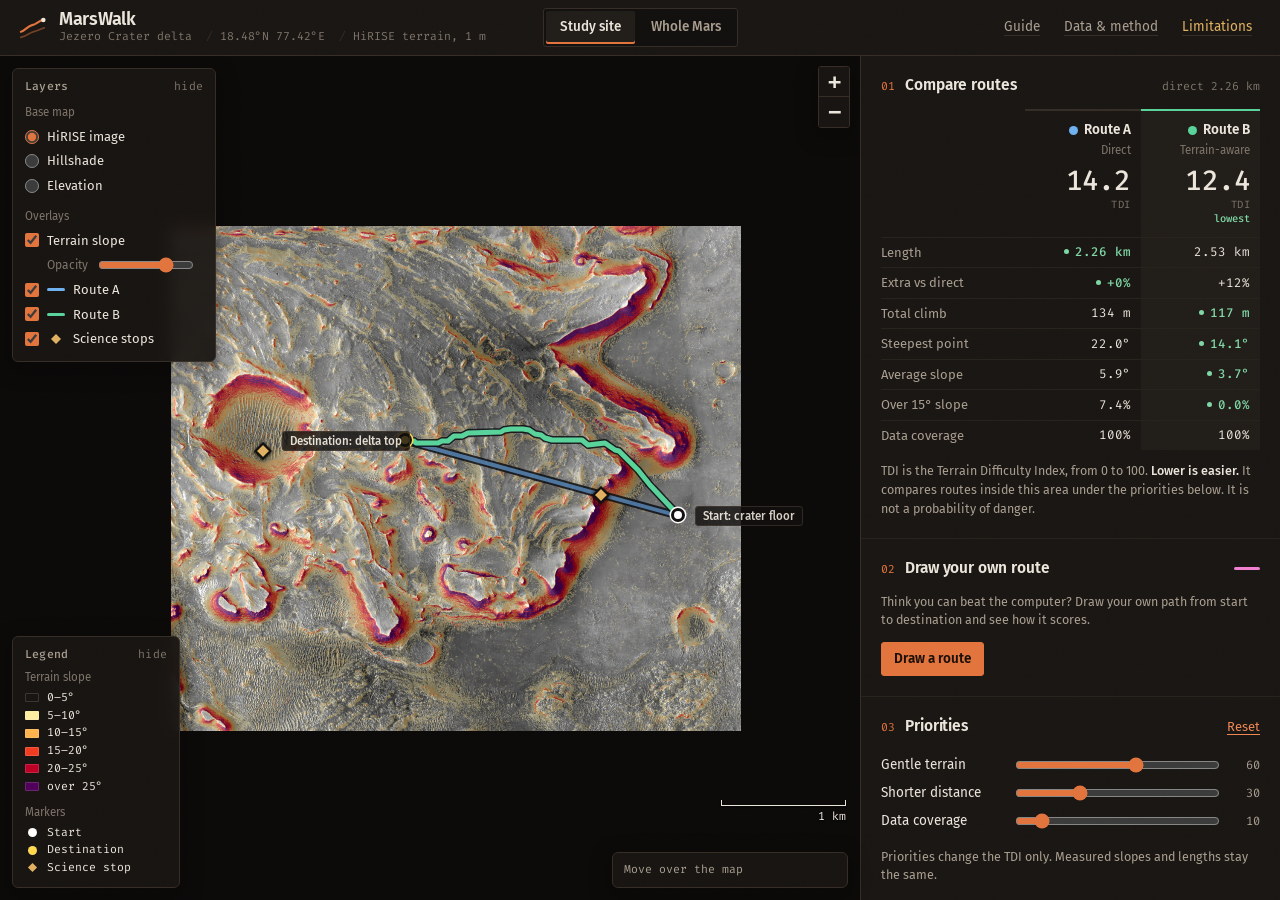
==== index.html @ e0066477 "MarsWalk Route Explorer: NASA Space Apps 2026 submission Interactive route map of the Jezero Crater " ====
<!doctype html>
<html lang="en">
<head>
  <meta charset="utf-8">
  <meta name="viewport" content="width=device-width, initial-scale=1">
  <title>MarsWalk Route Explorer</title>
  <meta name="description" content="Compare candidate Marswalk routes across the Jezero Crater delta using NASA HiRISE terrain data.">
  <meta property="og:title" content="MarsWalk Route Explorer">
  <meta property="og:description" content="Compare astronaut walking routes on Mars with NASA HiRISE terrain data, and see the evidence behind every score.">
  <meta name="theme-color" content="#12100e">
  <meta name="ai-assistance" content="Code and text written with an AI coding assistant (Claude), directed and reviewed by the team. No AI-generated images, video or audio. Terrain data: NASA HiRISE.">
  <meta name="generator" content="Hand-directed, AI-assisted (Claude)">
  <link rel="icon" href="data:image/svg+xml,%3Csvg xmlns='http://www.w3.org/2000/svg' viewBox='0 0 32 32'%3E%3Crect width='32' height='32' rx='6' fill='%2312100e'/%3E%3Cpath d='M5 22c5-1 6-6 11-7s6-5 11-6' fill='none' stroke='%23e2733d' stroke-width='2.4' stroke-linecap='round'/%3E%3Cpath d='M5 27c6-1 8-5 13-6s6-3 9-4' fill='none' stroke='%23e2733d' stroke-opacity='.45' stroke-width='2' stroke-linecap='round'/%3E%3Ccircle cx='27' cy='9' r='2.6' fill='%23ece5db'/%3E%3C/svg%3E">
  <link rel="preload" href="vendor/fonts/fira-sans-400.woff2" as="font" type="font/woff2" crossorigin>
  <link rel="stylesheet" href="vendor/leaflet.css">
  <link rel="stylesheet" href="style.css">
</head>
<body>
  <a class="skip" href="#analysis">Skip to route analysis</a>

  <header class="top">
    <div class="brand">
      <svg class="mark" viewBox="0 0 32 32" aria-hidden="true">
        <path d="M3 21c5-1 7-6 12-7s7-5 13-6" fill="none" stroke="currentColor" stroke-width="2.2" stroke-linecap="round"/>
        <path d="M3 27c6-1 9-5 14-6s7-3 11-4" fill="none" stroke="currentColor" stroke-opacity=".45" stroke-width="1.8" stroke-linecap="round"/>
        <circle cx="27" cy="8.5" r="2.4" fill="var(--text)"/>
      </svg>
      <div>
        <h1>MarsWalk</h1>
        <p class="siteline">Jezero Crater delta <span>18.48°N 77.42°E</span> <span>HiRISE terrain, 1 m</span></p>
      </div>
    </div>

    <div class="viewswitch" role="group" aria-label="Map view">
      <button id="view-site" aria-pressed="true">Study site</button>
      <button id="view-mars" aria-pressed="false">Whole Mars</button>
    </div>

    <nav class="topnav" aria-label="Help">
      <button data-open="learn">Guide</button>
      <button data-open="method">Data &amp; method</button>
      <button data-open="limits" class="caution">Limitations</button>
    </nav>
  </header>

  <main class="layout">
    <section class="mapwrap" aria-label="Map">
      <div id="map"></div>
      <div id="globe" hidden></div>

      <div class="veil" id="veil" role="status">
        <div class="veil-in"><span class="pulse"></span>Loading terrain data<small>about 10 MB of NASA elevation and imagery</small></div>
      </div>

      <div id="site-ui">
        <details class="panel layers" id="layers" open>
          <summary>Layers</summary>
          <fieldset>
            <legend>Base map</legend>
            <label><input type="radio" name="base" value="ortho" checked> HiRISE image</label>
            <label><input type="radio" name="base" value="hillshade"> Hillshade</label>
            <label><input type="radio" name="base" value="elevation"> Elevation</label>
          </fieldset>
          <fieldset>
            <legend>Overlays</legend>
            <label><input type="checkbox" id="tgl-slope" checked> Terrain slope</label>
            <label class="range"><span>Opacity</span> <input type="range" id="slope-op" min="0" max="100" value="75" aria-label="Slope overlay opacity"></label>
            <label><input type="checkbox" id="tgl-A" checked> <span class="sw swA"></span>Route A</label>
            <label><input type="checkbox" id="tgl-B" checked> <span class="sw swB"></span>Route B</label>
            <label id="lbl-C" hidden><input type="checkbox" id="tgl-C" checked> <span class="sw swC"></span>Route C, yours</label>
            <label><input type="checkbox" id="tgl-stops" checked> <svg class="dia" viewBox="0 0 12 12" aria-hidden="true"><path d="M6 1l5 5-5 5-5-5z"/></svg>Science stops</label>
          </fieldset>
        </details>

        <details class="panel legend" id="legend-box" open>
          <summary>Legend</summary>
          <div id="legend"></div>
        </details>

        <div class="scalebar" id="scalebar"><div class="bar"></div><span></span></div>
      </div>

      <div id="mars-ui" hidden>
        <div class="panel marsinfo">
          <h2>Whole Mars</h2>
          <p>The study site is a 4.6 km strip inside Jezero Crater. Route scoring needs 1 m terrain, which exists only for small mapped patches like this one, so the planet view is for orientation.</p>
          <div class="btnrow">
            <button class="btn primary" id="mars-fly">Fly to Jezero</button>
            <button class="btn" id="mars-world">Whole planet</button>
          </div>
          <p class="credit-line" id="mars-credit"></p>
        </div>
      </div>

      <div class="panel readout" id="readout" aria-live="off">Move over the map</div>
    </section>

    <aside class="sheet" id="analysis" aria-label="Route analysis" tabindex="-1">
      <section class="sec">
        <header class="sec-h">
          <h2><span class="no">01</span>Compare routes</h2>
          <span class="aside-note" id="trip"></span>
        </header>
        <div id="route-cards"></div>
        <p class="note">TDI is the Terrain Difficulty Index, from 0 to 100. <strong>Lower is easier.</strong> It compares routes inside this area under the priorities below. It is not a probability of danger.</p>
      </section>

      <section class="sec">
        <header class="sec-h">
          <h2><span class="no">02</span>Draw your own route</h2>
          <span class="sw swC" aria-hidden="true"></span>
        </header>
        <p class="note first" id="draw-hint"></p>
        <div class="btnrow">
          <button class="btn primary" id="draw-start">Draw a route</button>
          <button class="btn" id="draw-undo" hidden>Undo</button>
          <button class="btn primary" id="draw-finish" hidden>Finish</button>
          <button class="btn quiet" id="draw-clear" hidden>Cancel</button>
        </div>
      </section>

      <section class="sec">
        <header class="sec-h">
          <h2><span class="no">03</span>Priorities</h2>
          <button class="textbtn" id="reset-w">Reset</button>
        </header>
        <div class="weights" id="weights"></div>
        <p class="note">Priorities change the TDI only. Measured slopes and lengths stay the same.</p>
      </section>

      <section class="sec">
        <header class="sec-h">
          <h2><span class="no">04</span>Elevation profile</h2>
          <div class="tabs" role="tablist" id="profile-tabs" aria-label="Route shown in profile"></div>
        </header>
        <div class="chart"><canvas id="profile" height="170" role="img" aria-label="Elevation along the selected route, coloured by slope"></canvas><div class="tip" id="tip" hidden></div></div>
        <p class="note">Height along the route. Line colour shows terrain slope, as in the map legend.</p>
      </section>

      <section class="sec">
        <header class="sec-h">
          <h2><span class="no">05</span>Segment inspector</h2>
          <span class="aside-note">click a route line</span>
        </header>
        <div id="inspector" class="inspector"></div>
        <ol class="hardest" id="hardest"></ol>
      </section>

      <section class="sec">
        <header class="sec-h">
          <h2><span class="no">06</span>Route briefing</h2>
          <span class="flag">prototype, not flight-certified</span>
        </header>
        <div id="briefing" class="briefing"></div>
        <div class="btnrow">
          <button class="btn" id="dl-json">Download JSON</button>
          <button class="btn" id="dl-csv">Download CSV</button>
        </div>
      </section>

      <footer class="colophon">
        <p>Terrain <code>DTEEC_002387_1985_003798_1985_A01</code>, image <code>PSP_002387_1985_RED_C_01_ORTHO</code>: NASA/JPL/University of Arizona, via the PDS and Mars ODE. Planet mosaic: NASA/USGS via Mars Trek. Place names: IAU/USGS Gazetteer.</p>
        <p>Built for NASA Space Apps Challenge 2026, <em>Interplanetary Survival Guide: Martian Map</em>. Not endorsed by NASA.</p>
        <p><strong>AI use:</strong> most of this app's code and text was written with an AI coding assistant (Claude), directed and reviewed by the team. No AI-generated images, video or audio are used. Every terrain number comes from the NASA HiRISE products above.</p>
      </footer>
    </aside>
  </main>

  <dialog id="dlg-method" class="dlg" aria-labelledby="dlg-method-h">
    <form method="dialog"><button class="x" aria-label="Close">&times;</button></form>
    <h2 id="dlg-method-h">Data &amp; method</h2>
    <div id="method-body"></div>
  </dialog>

  <dialog id="dlg-limits" class="dlg" aria-labelledby="dlg-limits-h">
    <form method="dialog"><button class="x" aria-label="Close">&times;</button></form>
    <h2 id="dlg-limits-h">Limitations</h2>
    <p class="lede">MarsWalk is a research and education prototype. It does not certify any route as safe.</p>
    <dl class="defs">
      <dt>Terrain only</dt>
      <dd>It looks at slope and route length. It does not model rocks smaller than the grid, loose sand, dust storms, radiation, temperature, lighting, communications, suit limits or rescue options.</dd>
      <dt>Resolution</dt>
      <dd>The elevation model has 1&nbsp;m posts, and slope is computed over a ~3&nbsp;m baseline. Boulders, small ledges and cracks under that size are invisible to it.</dd>
      <dt>Illustrative thresholds</dt>
      <dd>The 15&deg; "steep" flag and the 25&deg; no-go limit are prototype choices, not NASA EVA standards.</dd>
      <dt>A relative score</dt>
      <dd>The TDI compares routes within this area under the priorities you choose. It is not calibrated against real traverses and is not a probability of injury or mission failure.</dd>
      <dt>Old observations</dt>
      <dd>The stereo images were taken in 2007. Surface conditions are not current.</dd>
      <dt>Elevation errors</dt>
      <dd>HiRISE elevation models can contain artefacts, especially on very steep or shadowed slopes. We don't model this uncertainty yet.</dd>
      <dt>One small area</dt>
      <dd>Scoring works only inside the 4.6 &times; 4.0&nbsp;km study site. The whole-Mars view is for orientation and has no route analysis.</dd>
      <dt>No field validation</dt>
      <dd>Our checks test the software and the data handling (see Data &amp; method). Nothing here has been checked against a real walk on Mars.</dd>
    </dl>
  </dialog>

  <dialog id="dlg-learn" class="dlg" aria-labelledby="dlg-learn-h">
    <form method="dialog"><button class="x" aria-label="Close">&times;</button></form>
    <h2 id="dlg-learn-h">Guide</h2>
    <p class="lede">A two-minute tour of the map, for anyone new to Mars terrain data.</p>
    <dl class="defs">
      <dt>Where is this?</dt>
      <dd>Jezero Crater on Mars, where NASA's Perseverance rover landed in 2021. The bright curving cliff is the front of an ancient river delta. The smooth ground to the east is the crater floor. Press <em>Whole Mars</em> to see where Jezero sits on the planet.</dd>
      <dt>Elevation</dt>
      <dd>Height in metres above the "Mars 2000" reference surface (Mars has no sea level). Here everything is about 2.3&ndash;2.6&nbsp;km <em>below</em> that surface, which is why the numbers are negative.</dd>
      <dt>Slope</dt>
      <dd>How steep the ground is, in degrees. 0&deg; is flat; 45&deg; rises one metre for every metre forward. Orange and red on the map mean steeper ground.</dd>
      <dt>Resolution</dt>
      <dd>Each elevation value covers about 1&nbsp;&times;&nbsp;1&nbsp;m. We average 3&nbsp;&times;&nbsp;3 of them before computing slope, to reduce noise.</dd>
      <dt>Route A and Route B</dt>
      <dd>Route A goes straight. Route B was found by a computer search that avoids slopes over 25&deg; and prefers gentle ground, even if the walk gets longer.</dd>
      <dt>Terrain Difficulty Index</dt>
      <dd>One number that mixes slope, extra distance and missing data, using the priorities you set. Change the sliders to see which route wins under different priorities.</dd>
      <dt>Science stops</dt>
      <dd>The diamond markers are places worth visiting. Each one shows where its information comes from and how close each route passes.</dd>
      <dt>Try this</dt>
      <dd>Drag "Shorter distance" all the way up. Does Route A become the easier choice? Then click the steepest part of Route A to see why it scored badly. Finally, press "Draw a route" and try to beat Route B.</dd>
    </dl>
  </dialog>

  <script src="vendor/leaflet.js"></script>
  <script src="app.js"></script>
</body>
</html>
---- vendor/leaflet.css ----
/* required styles */

.leaflet-pane,
.leaflet-tile,
.leaflet-marker-icon,
.leaflet-marker-shadow,
.leaflet-tile-container,
.leaflet-pane > svg,
.leaflet-pane > canvas,
.leaflet-zoom-box,
.leaflet-image-layer,
.leaflet-layer {
	position: absolute;
	left: 0;
	top: 0;
	}
.leaflet-container {
	overflow: hidden;
	}
.leaflet-tile,
.leaflet-marker-icon,
.leaflet-marker-shadow {
	-webkit-user-select: none;
	   -moz-user-select: none;
	        user-select: none;
	  -webkit-user-drag: none;
	}
/* Prevents IE11 from highlighting tiles in blue */
.leaflet-tile::selection {
	background: transparent;
}
/* Safari renders non-retina tile on retina better with this, but Chrome is worse */
.leaflet-safari .leaflet-tile {
	image-rendering: -webkit-optimize-contrast;
	}
/* hack that prevents hw layers "stretching" when loading new tiles */
.leaflet-safari .leaflet-tile-container {
	width: 1600px;
	height: 1600px;
	-webkit-transform-origin: 0 0;
	}
.leaflet-marker-icon,
.leaflet-marker-shadow {
	display: block;
	}
/* .leaflet-container svg: reset svg max-width decleration shipped in Joomla! (joomla.org) 3.x */
/* .leaflet-container img: map is broken in FF if you have max-width: 100% on tiles */
.leaflet-container .leaflet-overlay-pane svg {
	max-width: none !important;
	max-height: none !important;
	}
.leaflet-container .leaflet-marker-pane img,
.leaflet-container .leaflet-shadow-pane img,
.leaflet-container .leaflet-tile-pane img,
.leaflet-container img.leaflet-image-layer,
.leaflet-container .leaflet-tile {
	max-width: none !important;
	max-height: none !important;
	width: auto;
	padding: 0;
	}

.leaflet-container img.leaflet-tile {
	/* See: https://bugs.chromium.org/p/chromium/issues/detail?id=600120 */
	mix-blend-mode: plus-lighter;
}

.leaflet-container.leaflet-touch-zoom {
	-ms-touch-action: pan-x pan-y;
	touch-action: pan-x pan-y;
	}
.leaflet-container.leaflet-touch-drag {
	-ms-touch-action: pinch-zoom;
	/* Fallback for FF which doesn't support pinch-zoom */
	touch-action: none;
	touch-action: pinch-zoom;
}
.leaflet-container.leaflet-touch-drag.leaflet-touch-zoom {
	-ms-touch-action: none;
	touch-action: none;
}
.leaflet-container {
	-webkit-tap-highlight-color: transparent;
}
.leaflet-container a {
	-webkit-tap-highlight-color: rgba(51, 181, 229, 0.4);
}
.leaflet-tile {
	filter: inherit;
	visibility: hidden;
	}
.leaflet-tile-loaded {
	visibility: inherit;
	}
.leaflet-zoom-box {
	width: 0;
	height: 0;
	-moz-box-sizing: border-box;
	     box-sizing: border-box;
	z-index: 800;
	}
/* workaround for https://bugzilla.mozilla.org/show_bug.cgi?id=888319 */
.leaflet-overlay-pane svg {
	-moz-user-select: none;
	}

.leaflet-pane         { z-index: 400; }

.leaflet-tile-pane    { z-index: 200; }
.leaflet-overlay-pane { z-index: 400; }
.leaflet-shadow-pane  { z-index: 500; }
.leaflet-marker-pane  { z-index: 600; }
.leaflet-tooltip-pane   { z-index: 650; }
.leaflet-popup-pane   { z-index: 700; }

.leaflet-map-pane canvas { z-index: 100; }
.leaflet-map-pane svg    { z-index: 200; }

.leaflet-vml-shape {
	width: 1px;
	height: 1px;
	}
.lvml {
	behavior: url(#default#VML);
	display: inline-block;
	position: absolute;
	}


/* control positioning */

.leaflet-control {
	position: relative;
	z-index: 800;
	pointer-events: visiblePainted; /* IE 9-10 doesn't have auto */
	pointer-events: auto;
	}
.leaflet-top,
.leaflet-bottom {
	position: absolute;
	z-index: 1000;
	pointer-events: none;
	}
.leaflet-top {
	top: 0;
	}
.leaflet-right {
	right: 0;
	}
.leaflet-bottom {
	bottom: 0;
	}
.leaflet-left {
	left: 0;
	}
.leaflet-control {
	float: left;
	clear: both;
	}
.leaflet-right .leaflet-control {
	float: right;
	}
.leaflet-top .leaflet-control {
	margin-top: 10px;
	}
.leaflet-bottom .leaflet-control {
	margin-bottom: 10px;
	}
.leaflet-left .leaflet-control {
	margin-left: 10px;
	}
.leaflet-right .leaflet-control {
	margin-right: 10px;
	}


/* zoom and fade animations */

.leaflet-fade-anim .leaflet-popup {
	opacity: 0;
	-webkit-transition: opacity 0.2s linear;
	   -moz-transition: opacity 0.2s linear;
	        transition: opacity 0.2s linear;
	}
.leaflet-fade-anim .leaflet-map-pane .leaflet-popup {
	opacity: 1;
	}
.leaflet-zoom-animated {
	-webkit-transform-origin: 0 0;
	    -ms-transform-origin: 0 0;
	        transform-origin: 0 0;
	}
svg.leaflet-zoom-animated {
	will-change: transform;
}

.leaflet-zoom-anim .leaflet-zoom-animated {
	-webkit-transition: -webkit-transform 0.25s cubic-bezier(0,0,0.25,1);
	   -moz-transition:    -moz-transform 0.25s cubic-bezier(0,0,0.25,1);
	        transition:         transform 0.25s cubic-bezier(0,0,0.25,1);
	}
.leaflet-zoom-anim .leaflet-tile,
.leaflet-pan-anim .leaflet-tile {
	-webkit-transition: none;
	   -moz-transition: none;
	        transition: none;
	}

.leaflet-zoom-anim .leaflet-zoom-hide {
	visibility: hidden;
	}


/* cursors */

.leaflet-interactive {
	cursor: pointer;
	}
.leaflet-grab {
	cursor: -webkit-grab;
	cursor:    -moz-grab;
	cursor:         grab;
	}
.leaflet-crosshair,
.leaflet-crosshair .leaflet-interactive {
	cursor: crosshair;
	}
.leaflet-popup-pane,
.leaflet-control {
	cursor: auto;
	}
.leaflet-dragging .leaflet-grab,
.leaflet-dragging .leaflet-grab .leaflet-interactive,
.leaflet-dragging .leaflet-marker-draggable {
	cursor: move;
	cursor: -webkit-grabbing;
	cursor:    -moz-grabbing;
	cursor:         grabbing;
	}

/* marker & overlays interactivity */
.leaflet-marker-icon,
.leaflet-marker-shadow,
.leaflet-image-layer,
.leaflet-pane > svg path,
.leaflet-tile-container {
	pointer-events: none;
	}

.leaflet-marker-icon.leaflet-interactive,
.leaflet-image-layer.leaflet-interactive,
.leaflet-pane > svg path.leaflet-interactive,
svg.leaflet-image-layer.leaflet-interactive path {
	pointer-events: visiblePainted; /* IE 9-10 doesn't have auto */
	pointer-events: auto;
	}

/* visual tweaks */

.leaflet-container {
	background: #ddd;
	outline-offset: 1px;
	}
.leaflet-container a {
	color: #0078A8;
	}
.leaflet-zoom-box {
	border: 2px dotted #38f;
	background: rgba(255,255,255,0.5);
	}


/* general typography */
.leaflet-container {
	font-family: "Helvetica Neue", Arial, Helvetica, sans-serif;
	font-size: 12px;
	font-size: 0.75rem;
	line-height: 1.5;
	}


/* general toolbar styles */

.leaflet-bar {
	box-shadow: 0 1px 5px rgba(0,0,0,0.65);
	border-radius: 4px;
	}
.leaflet-bar a {
	background-color: #fff;
	border-bottom: 1px solid #ccc;
	width: 26px;
	height: 26px;
	line-height: 26px;
	display: block;
	text-align: center;
	text-decoration: none;
	color: black;
	}
.leaflet-bar a,
.leaflet-control-layers-toggle {
	background-position: 50% 50%;
	background-repeat: no-repeat;
	display: block;
	}
.leaflet-bar a:hover,
.leaflet-bar a:focus {
	background-color: #f4f4f4;
	}
.leaflet-bar a:first-child {
	border-top-left-radius: 4px;
	border-top-right-radius: 4px;
	}
.leaflet-bar a:last-child {
	border-bottom-left-radius: 4px;
	border-bottom-right-radius: 4px;
	border-bottom: none;
	}
.leaflet-bar a.leaflet-disabled {
	cursor: default;
	background-color: #f4f4f4;
	color: #bbb;
	}

.leaflet-touch .leaflet-bar a {
	width: 30px;
	height: 30px;
	line-height: 30px;
	}
.leaflet-touch .leaflet-bar a:first-child {
	border-top-left-radius: 2px;
	border-top-right-radius: 2px;
	}
.leaflet-touch .leaflet-bar a:last-child {
	border-bottom-left-radius: 2px;
	border-bottom-right-radius: 2px;
	}

/* zoom control */

.leaflet-control-zoom-in,
.leaflet-control-zoom-out {
	font: bold 18px 'Lucida Console', Monaco, monospace;
	text-indent: 1px;
	}

.leaflet-touch .leaflet-control-zoom-in, .leaflet-touch .leaflet-control-zoom-out  {
	font-size: 22px;
	}


/* layers control */

.leaflet-control-layers {
	box-shadow: 0 1px 5px rgba(0,0,0,0.4);
	background: #fff;
	border-radius: 5px;
	}
.leaflet-control-layers-toggle {
	background-image: url(images/layers.png);
	width: 36px;
	height: 36px;
	}
.leaflet-retina .leaflet-control-layers-toggle {
	background-image: url(images/layers-2x.png);
	background-size: 26px 26px;
	}
.leaflet-touch .leaflet-control-layers-toggle {
	width: 44px;
	height: 44px;
	}
.leaflet-control-layers .leaflet-control-layers-list,
.leaflet-control-layers-expanded .leaflet-control-layers-toggle {
	display: none;
	}
.leaflet-control-layers-expanded .leaflet-control-layers-list {
	display: block;
	position: relative;
	}
.leaflet-control-layers-expanded {
	padding: 6px 10px 6px 6px;
	color: #333;
	background: #fff;
	}
.leaflet-control-layers-scrollbar {
	overflow-y: scroll;
	overflow-x: hidden;
	padding-right: 5px;
	}
.leaflet-control-layers-selector {
	margin-top: 2px;
	position: relative;
	top: 1px;
	}
.leaflet-control-layers label {
	display: block;
	font-size: 13px;
	font-size: 1.08333em;
	}
.leaflet-control-layers-separator {
	height: 0;
	border-top: 1px solid #ddd;
	margin: 5px -10px 5px -6px;
	}

/* Default icon URLs */
.leaflet-default-icon-path { /* used only in path-guessing heuristic, see L.Icon.Default */
	background-image: url(images/marker-icon.png);
	}


/* attribution and scale controls */

.leaflet-container .leaflet-control-attribution {
	background: #fff;
	background: rgba(255, 255, 255, 0.8);
	margin: 0;
	}
.leaflet-control-attribution,
.leaflet-control-scale-line {
	padding: 0 5px;
	color: #333;
	line-height: 1.4;
	}
.leaflet-control-attribution a {
	text-decoration: none;
	}
.leaflet-control-attribution a:hover,
.leaflet-control-attribution a:focus {
	text-decoration: underline;
	}
.leaflet-attribution-flag {
	display: inline !important;
	vertical-align: baseline !important;
	width: 1em;
	height: 0.6669em;
	}
.leaflet-left .leaflet-control-scale {
	margin-left: 5px;
	}
.leaflet-bottom .leaflet-control-scale {
	margin-bottom: 5px;
	}
.leaflet-control-scale-line {
	border: 2px solid #777;
	border-top: none;
	line-height: 1.1;
	padding: 2px 5px 1px;
	white-space: nowrap;
	-moz-box-sizing: border-box;
	     box-sizing: border-box;
	background: rgba(255, 255, 255, 0.8);
	text-shadow: 1px 1px #fff;
	}
.leaflet-control-scale-line:not(:first-child) {
	border-top: 2px solid #777;
	border-bottom: none;
	margin-top: -2px;
	}
.leaflet-control-scale-line:not(:first-child):not(:last-child) {
	border-bottom: 2px solid #777;
	}

.leaflet-touch .leaflet-control-attribution,
.leaflet-touch .leaflet-control-layers,
.leaflet-touch .leaflet-bar {
	box-shadow: none;
	}
.leaflet-touch .leaflet-control-layers,
.leaflet-touch .leaflet-bar {
	border: 2px solid rgba(0,0,0,0.2);
	background-clip: padding-box;
	}


/* popup */

.leaflet-popup {
	position: absolute;
	text-align: center;
	margin-bottom: 20px;
	}
.leaflet-popup-content-wrapper {
	padding: 1px;
	text-align: left;
	border-radius: 12px;
	}
.leaflet-popup-content {
	margin: 13px 24px 13px 20px;
	line-height: 1.3;
	font-size: 13px;
	font-size: 1.08333em;
	min-height: 1px;
	}
.leaflet-popup-content p {
	margin: 17px 0;
	margin: 1.3em 0;
	}
.leaflet-popup-tip-container {
	width: 40px;
	height: 20px;
	position: absolute;
	left: 50%;
	margin-top: -1px;
	margin-left: -20px;
	overflow: hidden;
	pointer-events: none;
	}
.leaflet-popup-tip {
	width: 17px;
	height: 17px;
	padding: 1px;

	margin: -10px auto 0;
	pointer-events: auto;

	-webkit-transform: rotate(45deg);
	   -moz-transform: rotate(45deg);
	    -ms-transform: rotate(45deg);
	        transform: rotate(45deg);
	}
.leaflet-popup-content-wrapper,
.leaflet-popup-tip {
	background: white;
	color: #333;
	box-shadow: 0 3px 14px rgba(0,0,0,0.4);
	}
.leaflet-container a.leaflet-popup-close-button {
	position: absolute;
	top: 0;
	right: 0;
	border: none;
	text-align: center;
	width: 24px;
	height: 24px;
	font: 16px/24px Tahoma, Verdana, sans-serif;
	color: #757575;
	text-decoration: none;
	background: transparent;
	}
.leaflet-container a.leaflet-popup-close-button:hover,
.leaflet-container a.leaflet-popup-close-button:focus {
	color: #585858;
	}
.leaflet-popup-scrolled {
	overflow: auto;
	}

.leaflet-oldie .leaflet-popup-content-wrapper {
	-ms-zoom: 1;
	}
.leaflet-oldie .leaflet-popup-tip {
	width: 24px;
	margin: 0 auto;

	-ms-filter: "progid:DXImageTransform.Microsoft.Matrix(M11=0.70710678, M12=0.70710678, M21=-0.70710678, M22=0.70710678)";
	filter: progid:DXImageTransform.Microsoft.Matrix(M11=0.70710678, M12=0.70710678, M21=-0.70710678, M22=0.70710678);
	}

.leaflet-oldie .leaflet-control-zoom,
.leaflet-oldie .leaflet-control-layers,
.leaflet-oldie .leaflet-popup-content-wrapper,
.leaflet-oldie .leaflet-popup-tip {
	border: 1px solid #999;
	}


/* div icon */

.leaflet-div-icon {
	background: #fff;
	border: 1px solid #666;
	}


/* Tooltip */
/* Base styles for the element that has a tooltip */
.leaflet-tooltip {
	position: absolute;
	padding: 6px;
	background-color: #fff;
	border: 1px solid #fff;
	border-radius: 3px;
	color: #222;
	white-space: nowrap;
	-webkit-user-select: none;
	-moz-user-select: none;
	-ms-user-select: none;
	user-select: none;
	pointer-events: none;
	box-shadow: 0 1px 3px rgba(0,0,0,0.4);
	}
.leaflet-tooltip.leaflet-interactive {
	cursor: pointer;
	pointer-events: auto;
	}
.leaflet-tooltip-top:before,
.leaflet-tooltip-bottom:before,
.leaflet-tooltip-left:before,
.leaflet-tooltip-right:before {
	position: absolute;
	pointer-events: none;
	border: 6px solid transparent;
	background: transparent;
	content: "";
	}

/* Directions */

.leaflet-tooltip-bottom {
	margin-top: 6px;
}
.leaflet-tooltip-top {
	margin-top: -6px;
}
.leaflet-tooltip-bottom:before,
.leaflet-tooltip-top:before {
	left: 50%;
	margin-left: -6px;
	}
.leaflet-tooltip-top:before {
	bottom: 0;
	margin-bottom: -12px;
	border-top-color: #fff;
	}
.leaflet-tooltip-bottom:before {
	top: 0;
	margin-top: -12px;
	margin-left: -6px;
	border-bottom-color: #fff;
	}
.leaflet-tooltip-left {
	margin-left: -6px;
}
.leaflet-tooltip-right {
	margin-left: 6px;
}
.leaflet-tooltip-left:before,
.leaflet-tooltip-right:before {
	top: 50%;
	margin-top: -6px;
	}
.leaflet-tooltip-left:before {
	right: 0;
	margin-right: -12px;
	border-left-color: #fff;
	}
.leaflet-tooltip-right:before {
	left: 0;
	margin-left: -12px;
	border-right-color: #fff;
	}

/* Printing */

@media print {
	/* Prevent printers from removing background-images of controls. */
	.leaflet-control {
		-webkit-print-color-adjust: exact;
		print-color-adjust: exact;
		}
	}
---- style.css ----
/* AI-assisted: written with an AI coding assistant (Claude), directed and reviewed by the team. NASA Space Apps 2026 SI disclosure. */
/* MarsWalk — "survey sheet" interface.
   Warm, Mars-tinted darks; one UI accent (rust); route colours are data, not decoration.
   Sections are ruled, not boxed. Numbers are monospaced. */

@font-face { font-family: "Fira Sans"; font-weight: 400; font-display: swap; src: url("vendor/fonts/fira-sans-400.woff2") format("woff2"); }
@font-face { font-family: "Fira Sans"; font-weight: 500; font-display: swap; src: url("vendor/fonts/fira-sans-500.woff2") format("woff2"); }
@font-face { font-family: "Fira Sans"; font-weight: 600; font-display: swap; src: url("vendor/fonts/fira-sans-600.woff2") format("woff2"); }
@font-face { font-family: "Fira Code"; font-weight: 400; font-display: swap; src: url("vendor/fonts/fira-code-400.woff2") format("woff2"); }
@font-face { font-family: "Fira Code"; font-weight: 500; font-display: swap; src: url("vendor/fonts/fira-code-500.woff2") format("woff2"); }

:root {
  /* surfaces: one warm-grey family */
  --bg: #12100e;
  --surface: #191613;
  --raised: #211d19;
  --line: #352d26;
  --line-soft: #28221d;
  /* text */
  --text: #ece5db;
  --muted: #a89d8f;
  --faint: #7d7368;
  /* one accent */
  --accent: #e2733d;
  --accent-hi: #ee8754;
  --accent-ink: #1c0f07;
  --caution: #e0b060;
  --good: #7fd6a4;
  /* route colours (data) */
  --A: #6fb0f0;
  --B: #58d39a;
  --C: #f07fcf;

  --font: "Fira Sans", "Segoe UI", system-ui, sans-serif;
  --mono: "Fira Code", ui-monospace, "Cascadia Mono", Consolas, monospace;
  --r-sm: 3px;
  --r-md: 6px;
  --top-h: 56px;
  --ease: cubic-bezier(.2, .7, .2, 1);
  /* z-scale */
  --z-map-ui: 500;
  --z-veil: 600;
  --z-top: 1000;
  color-scheme: dark;
}

* { box-sizing: border-box; }
[hidden] { display: none !important; }
html, body { height: 100%; margin: 0; }
body {
  background: var(--bg); color: var(--text);
  font: 400 14.5px/1.5 var(--font);
  -webkit-font-smoothing: antialiased;
}
/* fine grain so flat darks don't look sterile */
body::before {
  content: ""; position: fixed; inset: 0; z-index: 2000; pointer-events: none; opacity: .05; mix-blend-mode: overlay;
  background-image: url("data:image/svg+xml,%3Csvg xmlns='http://www.w3.org/2000/svg' width='160' height='160'%3E%3Cfilter id='n'%3E%3CfeTurbulence type='fractalNoise' baseFrequency='.9' numOctaves='2' stitchTiles='stitch'/%3E%3C/filter%3E%3Crect width='100%25' height='100%25' filter='url(%23n)'/%3E%3C/svg%3E");
}
h1, h2, h3, p { margin: 0; }
button, input { font: inherit; color: inherit; }
button { cursor: pointer; }
code { font-family: var(--mono); font-size: .88em; color: var(--muted); overflow-wrap: anywhere; }
a { color: var(--accent-hi); text-underline-offset: 2px; }
:focus-visible { outline: 2px solid var(--accent-hi); outline-offset: 2px; border-radius: 2px; }

.skip { position: absolute; left: 8px; top: -60px; z-index: 3000; background: var(--accent); color: var(--accent-ink); padding: 8px 12px; border-radius: var(--r-sm); font-weight: 600; text-decoration: none; }
.skip:focus { top: 8px; }

/* ------------------------------------------------------------ top bar */
.top {
  height: var(--top-h); display: grid; grid-template-columns: 1fr auto 1fr; align-items: center; gap: 20px;
  padding: 0 18px; border-bottom: 1px solid var(--line); background: var(--surface);
  position: relative; z-index: var(--z-top);
}
.brand { display: flex; align-items: center; gap: 11px; min-width: 0; }
.mark { width: 30px; height: 30px; color: var(--accent); flex: none; }
.brand h1 { font-size: 18px; font-weight: 600; letter-spacing: -.015em; line-height: 1.1; }
.siteline { font: 400 11.5px/1.3 var(--mono); color: var(--faint); white-space: nowrap; overflow: hidden; text-overflow: ellipsis; }
.siteline span::before { content: "/"; margin: 0 7px; color: var(--line); }

.viewswitch { display: flex; border: 1px solid var(--line); border-radius: var(--r-sm); padding: 2px; gap: 2px; background: var(--bg); }
.viewswitch button {
  background: none; border: 0; padding: 6px 14px; border-radius: 2px; color: var(--muted); font-weight: 500; font-size: 13.5px;
  transition: background .15s var(--ease), color .15s var(--ease);
}
.viewswitch button:hover { color: var(--text); }
.viewswitch button[aria-pressed="true"] { background: var(--raised); color: var(--text); box-shadow: inset 0 -2px 0 var(--accent); }

.topnav { display: flex; justify-content: flex-end; gap: 4px; }
.topnav button {
  background: none; border: 0; padding: 6px 10px; color: var(--muted); font-size: 13.5px; border-radius: var(--r-sm);
  text-decoration: underline; text-decoration-color: var(--line); text-underline-offset: 4px;
  transition: color .15s var(--ease), text-decoration-color .15s var(--ease);
}
.topnav button:hover { color: var(--text); text-decoration-color: var(--accent); }
.topnav .caution { color: var(--caution); }

/* ------------------------------------------------------------ layout */
.layout { display: grid; grid-template-columns: minmax(0, 1fr) 420px; height: calc(100dvh - var(--top-h)); }
.mapwrap { position: relative; min-height: 0; background: #0b0a09; }
#map, #globe { position: absolute; inset: 0; background: #0b0a09; }
.sheet { overflow-y: auto; border-left: 1px solid var(--line); background: var(--surface); scrollbar-color: var(--line) transparent; scrollbar-width: thin; }
.sheet:focus { outline: none; }

/* ------------------------------------------------------------ buttons */
.btn {
  border: 1px solid var(--line); background: var(--raised); border-radius: var(--r-sm); padding: 6px 12px; font-size: 13.5px; font-weight: 500;
  transition: background .15s var(--ease), border-color .15s var(--ease), transform .08s var(--ease);
}
.btn:hover { border-color: var(--faint); background: #2a251f; }
.btn:active { transform: translateY(1px); }
.btn.primary { background: var(--accent); border-color: var(--accent); color: var(--accent-ink); font-weight: 600; }
.btn.primary:hover { background: var(--accent-hi); border-color: var(--accent-hi); }
.btn.quiet { background: none; border-color: transparent; color: var(--muted); }
.btn.quiet:hover { color: var(--text); background: none; border-color: var(--line); }
.btn:disabled { opacity: .4; cursor: default; transform: none; }
.textbtn { background: none; border: 0; padding: 2px 0; color: var(--accent-hi); font-size: 13px; text-decoration: underline; text-underline-offset: 3px; }
.btnrow { display: flex; flex-wrap: wrap; gap: 8px; margin-top: 12px; }

/* ------------------------------------------------------------ floating map panels */
.panel {
  position: absolute; z-index: var(--z-map-ui); background: rgba(25, 22, 19, .93); backdrop-filter: blur(8px);
  border: 1px solid var(--line); border-radius: var(--r-md); padding: 10px 12px; font-size: 13px;
  box-shadow: 0 6px 22px rgba(8, 5, 2, .45);
}
details.panel > summary {
  cursor: pointer; list-style: none; display: flex; align-items: center; justify-content: space-between; gap: 14px;
  font: 500 11.5px var(--mono); color: var(--muted); letter-spacing: .02em;
}
details.panel > summary::-webkit-details-marker { display: none; }
details.panel > summary::after { content: "hide"; color: var(--faint); font-weight: 400; }
details.panel:not([open]) > summary::after { content: "show"; }
details.panel:not([open]) { width: auto; min-width: 0; }

.layers { top: 12px; left: 12px; width: 204px; }
.layers fieldset { border: 0; margin: 10px 0 0; padding: 0; }
.layers legend { font-size: 11.5px; color: var(--faint); padding: 0; margin-bottom: 3px; }
.layers label { display: flex; align-items: center; gap: 8px; padding: 2.5px 0; cursor: pointer; }
.layers input[type="checkbox"], .layers input[type="radio"] { accent-color: var(--accent); margin: 0; width: 14px; height: 14px; }
.layers .range { padding-left: 22px; color: var(--faint); font-size: 12px; cursor: default; }
.layers .range input { width: 96px; accent-color: var(--accent); }
.sw { width: 18px; height: 3px; border-radius: 2px; display: inline-block; flex: none; }
.swA { background: var(--A); } .swB { background: var(--B); } .swC { background: var(--C); }
.dia { width: 12px; height: 12px; margin: 0 3px; fill: var(--caution); flex: none; }

.legend { left: 12px; bottom: 12px; min-width: 168px; font-size: 12px; }
.legend #legend { margin-top: 8px; }
.legend h3 { margin: 0 0 5px; font: 400 11.5px var(--font); color: var(--faint); }
.legend h3:not(:first-child) { margin-top: 9px; }
.legend .row { display: flex; align-items: center; gap: 8px; line-height: 1.55; font-family: var(--mono); font-size: 11.5px; }
.legend .chip { width: 14px; height: 9px; border-radius: 1px; border: 1px solid rgba(236, 229, 219, .16); flex: none; }
.legend span.dia { display: inline-flex; width: 14px; margin: 0; justify-content: center; }
.legend span.dia svg { width: 11px; height: 11px; fill: var(--caution); }
.legend .chip.dot { width: 9px; height: 9px; border-radius: 50%; margin: 0 2.5px; }
.legend .ramp { height: 9px; border-radius: 1px; margin: 4px 0 2px; background: linear-gradient(90deg, #264653, #2a9d8f, #e9c46a, #f4a261, #e76f51); }
.legend .ends { display: flex; justify-content: space-between; color: var(--muted); font: 11.5px var(--mono); }

.readout { right: 12px; bottom: 12px; font: 11.5px/1.55 var(--mono); color: var(--muted); min-width: 236px; padding: 8px 11px; }
.readout b { color: var(--text); font-weight: 500; }
.scalebar { position: absolute; z-index: var(--z-map-ui); right: 14px; bottom: 76px; color: var(--text); font: 11.5px var(--mono); text-shadow: 0 1px 2px #000; text-align: right; pointer-events: none; }
.scalebar .bar { height: 6px; border: 1.5px solid var(--text); border-top: 0; margin-bottom: 3px; filter: drop-shadow(0 1px 1px #000); }

.marsinfo { bottom: 12px; left: 12px; width: 300px; padding: 14px 16px; }
.marsinfo h2 { font-size: 16px; font-weight: 600; margin-bottom: 6px; }
.marsinfo p { color: var(--muted); font-size: 13px; text-wrap: pretty; }
.credit-line { margin-top: 12px !important; font-size: 11.5px !important; color: var(--faint) !important; }
.mapwrap { container-type: inline-size; }
@container (max-width: 760px) {
  .marsinfo { width: auto; padding: 10px 12px; }
  .marsinfo p { display: none; }
  .marsinfo h2 { font-size: 14px; margin-bottom: 0; }
  .marsinfo .btnrow { margin-top: 8px; }
}

/* loading veil */
.veil { position: absolute; inset: 0; z-index: var(--z-veil); display: grid; place-items: center; background: #0b0a09; transition: opacity .35s var(--ease); }
.veil.done { opacity: 0; visibility: hidden; pointer-events: none; transition: opacity .35s var(--ease), visibility 0s .35s; }
.veil-in { display: grid; justify-items: center; gap: 6px; font-weight: 500; color: var(--text); text-align: center; padding: 0 20px; }
.veil-in small { font: 400 11.5px var(--mono); color: var(--faint); }
.veil.error .veil-in { color: var(--caution); max-width: 420px; }
.pulse { width: 34px; height: 34px; border-radius: 50%; border: 2px solid var(--line); border-top-color: var(--accent); animation: spin .9s linear infinite; margin-bottom: 6px; }
.veil.error .pulse { display: none; }
@keyframes spin { to { transform: rotate(360deg); } }

/* ------------------------------------------------------------ the sheet */
.sec { padding: 18px 20px 20px; border-bottom: 1px solid var(--line-soft); }
.sec-h { display: flex; align-items: baseline; justify-content: space-between; gap: 10px; margin-bottom: 12px; }
.sec-h h2 { font-size: 15.5px; font-weight: 600; letter-spacing: -.005em; display: flex; align-items: baseline; gap: 9px; }
.no { font: 400 11.5px var(--mono); color: var(--accent); letter-spacing: .04em; }
.aside-note { font: 400 11.5px var(--mono); color: var(--faint); white-space: nowrap; }
.note { color: var(--muted); font-size: 12.5px; margin-top: 12px; text-wrap: pretty; max-width: 62ch; }
.note.first { margin-top: 0; }
.note strong { color: var(--text); font-weight: 500; }
.flag { font: 400 11px var(--mono); color: var(--caution); border-left: 2px solid var(--caution); padding-left: 7px; white-space: nowrap; }
.sec-h > .sw { align-self: center; width: 26px; }

/* comparison table */
.cmp { width: 100%; border-collapse: collapse; font-variant-numeric: tabular-nums; }
.cmp col.metric { width: 38%; }
.cmp th, .cmp td { padding: 0; text-align: right; font-weight: 400; }
.cmp thead th { vertical-align: bottom; }
.cmp .colbtn {
  width: 100%; display: grid; justify-items: end; gap: 1px; padding: 9px 10px 10px; background: none; border: 0;
  border-top: 2px solid var(--line); text-align: right; transition: background .15s var(--ease);
}
.cmp .colbtn:hover { background: var(--raised); }
.cmp .colbtn[aria-pressed="true"] { border-top-color: var(--rc); background: var(--raised); }
.cmp .rid { display: inline-flex; align-items: center; gap: 6px; font-weight: 600; font-size: 13.5px; }
.cmp .rid i { width: 9px; height: 9px; border-radius: 50%; background: var(--rc); }
.cmp .rname { font-size: 11.5px; color: var(--faint); }
.cmp .tdi { font: 500 28px/1.1 var(--mono); letter-spacing: -.03em; margin-top: 6px; }
.cmp .tdi-l { font: 400 10.5px var(--mono); color: var(--faint); letter-spacing: .04em; }
.cmp .lowest { font: 500 10.5px var(--mono); color: var(--good); min-height: 15px; }
.cmp tbody th { text-align: left; color: var(--muted); font-size: 13px; padding: 5px 0; }
.cmp tbody td { font: 400 12.5px var(--mono); padding: 5px 10px; }
.cmp tbody tr { border-top: 1px solid var(--line-soft); }
.cmp tbody td.sel { background: var(--raised); }
.cmp td.best { color: var(--good); font-weight: 500; }
.cmp td.best::before { content: ""; display: inline-block; width: 5px; height: 5px; border-radius: 50%; background: var(--good); margin-right: 6px; vertical-align: 2px; }

.cmp.three col.metric { width: 31%; }
.cmp.three .colbtn { padding: 9px 7px 10px; }
.cmp.three .tdi { font-size: 23px; }
.cmp.three .rname { white-space: nowrap; }
.cmp .rid { white-space: nowrap; gap: 0; }
.cmp .rid i { margin-right: 6px; }
@media (max-width: 480px) { .cmp.three .rword { display: none; } .cmp.three .rname { font-size: 10.5px; } }
.cmp.three tbody td { padding: 5px 7px; font-size: 12px; }
.cmp.three tbody th { font-size: 12.5px; }
.cmp.three td.best::before { margin-right: 4px; }

/* priorities */
.weights label { display: grid; grid-template-columns: 124px 1fr 30px; align-items: center; gap: 10px; padding: 4px 0; font-size: 13.5px; }
.weights input { accent-color: var(--accent); width: 100%; margin: 0; }
.weights output { text-align: right; font: 12px var(--mono); color: var(--muted); }

/* profile */
.tabs { display: inline-flex; gap: 2px; }
.tabs button { background: none; border: 0; border-bottom: 2px solid transparent; padding: 2px 9px; color: var(--faint); font: 500 12.5px var(--mono); transition: color .15s var(--ease); }
.tabs button:hover { color: var(--text); }
.tabs button[aria-selected="true"] { color: var(--text); border-bottom-color: var(--accent); }
.chart { position: relative; }
#profile { width: 100%; display: block; cursor: crosshair; }
.tip { position: absolute; top: 4px; pointer-events: none; background: var(--bg); border: 1px solid var(--line); border-radius: var(--r-sm); padding: 3px 7px; font: 11.5px/1.4 var(--mono); white-space: nowrap; }

/* inspector */
.inspector dl { display: grid; grid-template-columns: auto 1fr; margin: 0; font-size: 13px; }
.inspector dt, .inspector dd { padding: 4.5px 0; border-top: 1px solid var(--line-soft); margin: 0; }
.inspector dt:first-of-type, .inspector dt:first-of-type + dd { border-top: 0; }
.inspector dt { color: var(--muted); }
.inspector dd { text-align: right; font: 12.5px var(--mono); }
.inspector .why { margin: 12px 0 0; font-size: 13px; padding: 2px 0 2px 12px; border-left: 2px solid var(--accent); color: var(--text); text-wrap: pretty; }
.inspector .empty { color: var(--muted); font-size: 13px; }
.hardest { margin: 10px 0 0; padding: 0; list-style: none; counter-reset: h; }
.hardest li { counter-increment: h; display: flex; gap: 10px; align-items: baseline; padding: 3px 0; }
.hardest li::before { content: counter(h); font: 11.5px var(--mono); color: var(--faint); }
.hardest button { background: none; border: 0; padding: 0; text-align: left; font: 12.5px var(--mono); color: var(--text); text-decoration: underline; text-decoration-color: var(--line); text-underline-offset: 3px; transition: text-decoration-color .15s var(--ease); }
.hardest button:hover { text-decoration-color: var(--accent); }

/* briefing */
.briefing p { margin: 0 0 6px; }
.briefing ul { margin: 6px 0 0; padding: 0; list-style: none; }
.briefing li { padding: 4px 0 4px 14px; position: relative; border-top: 1px solid var(--line-soft); font-size: 13.5px; }
.briefing li::before { content: ""; position: absolute; left: 0; top: 13px; width: 5px; height: 1.5px; background: var(--faint); }
.briefing .verdict { margin-top: 12px; }
.briefing .caveat { color: var(--muted); font-size: 12.5px; margin-top: 8px; }

.colophon { padding: 16px 20px 28px; color: var(--faint); font-size: 11.5px; line-height: 1.55; }
.colophon p + p { margin-top: 6px; }

/* ------------------------------------------------------------ dialogs */
.dlg {
  width: min(720px, calc(100vw - 32px)); max-height: calc(100dvh - 64px); background: var(--surface); color: var(--text);
  border: 1px solid var(--line); border-radius: var(--r-md); padding: 26px 30px 30px; box-shadow: 0 24px 80px rgba(8, 5, 2, .7);
}
.dlg::backdrop { background: rgba(11, 10, 9, .72); backdrop-filter: blur(2px); }
.dlg[open] { animation: rise .2s var(--ease); }
@keyframes rise { from { transform: translateY(8px); } } /* no opacity: a stalled animation must never leave the dialog unreadable */
.dlg h2 { font-size: 22px; font-weight: 600; letter-spacing: -.015em; margin-bottom: 8px; }
.dlg h3 { font-size: 14.5px; font-weight: 600; margin: 22px 0 8px; }
.dlg p, .dlg li { max-width: 66ch; text-wrap: pretty; }
.dlg .lede { color: var(--muted); margin-bottom: 14px; font-size: 15px; }
.dlg ol { padding-left: 20px; }
.dlg li { margin-bottom: 5px; }
.dlg .x { position: absolute; top: 12px; right: 14px; width: 34px; height: 34px; background: none; border: 0; font-size: 22px; line-height: 1; color: var(--muted); border-radius: var(--r-sm); transition: color .15s var(--ease), background .15s var(--ease); }
.dlg .x:hover { color: var(--text); background: var(--raised); }
.dlg table { width: 100%; border-collapse: collapse; font-size: 13px; }
.dlg th, .dlg td { text-align: left; padding: 6px 10px 6px 0; border-top: 1px solid var(--line-soft); vertical-align: top; font-weight: 400; }
.dlg th { color: var(--muted); width: 30%; }
.dlg pre { background: var(--bg); border: 1px solid var(--line-soft); border-radius: var(--r-sm); padding: 11px 13px; overflow-x: auto; font: 12.5px/1.55 var(--mono); color: var(--text); }
.defs { margin: 0; }
.defs dt { font-weight: 600; margin-top: 14px; padding-top: 12px; border-top: 1px solid var(--line-soft); }
.defs dd { margin: 3px 0 0; color: var(--muted); max-width: 66ch; text-wrap: pretty; }
.defs dd em { color: var(--text); font-style: normal; font-weight: 500; }

/* ------------------------------------------------------------ leaflet */
.leaflet-container { font: inherit; background: #0b0a09; }
.leaflet-bar { border: 1px solid var(--line) !important; border-radius: var(--r-sm) !important; box-shadow: 0 6px 22px rgba(8, 5, 2, .45) !important; overflow: hidden; }
.leaflet-bar a, .leaflet-bar a:hover { background: rgba(25, 22, 19, .95); color: var(--text); border-bottom-color: var(--line); width: 30px; height: 30px; line-height: 30px; font-size: 16px; }
.leaflet-bar a:hover { background: var(--raised); }
.leaflet-bar a.leaflet-disabled { background: rgba(25, 22, 19, .95); color: var(--faint); }
.pin { width: 14px; height: 14px; border-radius: 50%; border: 3px solid var(--bg); box-shadow: 0 0 0 1.5px currentColor; background: currentColor; }
.pin-label, .gl-label {
  background: rgba(18, 16, 14, .9); border: 1px solid var(--line); color: var(--text); border-radius: var(--r-sm); box-shadow: none;
  font: 500 11.5px var(--font); padding: 2px 7px; white-space: nowrap;
}
.pin-label::before, .gl-label::before { display: none; }
.gl-label { font: 400 11px var(--mono); color: var(--muted); background: rgba(18, 16, 14, .72); border-color: transparent; }
.gl-label.site { color: var(--text); font-weight: 500; border-color: var(--accent); background: rgba(18, 16, 14, .92); }
.gl-dot { width: 7px; height: 7px; border-radius: 50%; background: var(--text); border: 1.5px solid var(--bg); opacity: .85; }
.gl-site { width: 16px; height: 16px; border-radius: 50%; border: 2px solid var(--accent); background: rgba(226, 115, 61, .3); box-shadow: 0 0 0 5px rgba(226, 115, 61, .16); cursor: pointer; }
.stop { width: 22px; height: 22px; display: grid; place-items: center; cursor: pointer; filter: drop-shadow(0 1px 2px #000); transition: transform .15s var(--ease); }
.stop svg { width: 18px; height: 18px; fill: var(--caution); stroke: var(--bg); stroke-width: 1.5; }
.stop:hover { transform: scale(1.15); }
.leaflet-popup-content-wrapper, .leaflet-popup-tip { background: var(--surface); color: var(--text); border: 1px solid var(--line); box-shadow: 0 10px 34px rgba(8, 5, 2, .6); }
.leaflet-popup-content-wrapper { border-radius: var(--r-md); }
.leaflet-popup-content { margin: 13px 15px; font-size: 13px; line-height: 1.5; }
.leaflet-container a.leaflet-popup-close-button { color: var(--muted); }
.stop-pop h3 { margin: 2px 0 6px; font-size: 15px; font-weight: 600; }
.stop-pop p { margin: 0 0 9px; color: var(--muted); }
.stop-pop .kind { font: 400 10.5px var(--mono); color: var(--caution); }
.stop-pop .near { font: 11.5px/1.6 var(--mono); color: var(--text); border-top: 1px solid var(--line-soft); padding-top: 8px; }
.stop-pop .near b { display: block; font: 400 11.5px var(--font); color: var(--faint); }
.stop-pop .src { font-size: 11.5px; color: var(--faint); margin: 0; }
#map.drawing, #map.drawing .leaflet-interactive { cursor: crosshair; }

/* ------------------------------------------------------------ responsive */
@media (max-width: 1080px) {
  .layout { grid-template-columns: minmax(0, 1fr) 380px; }
  .siteline span:last-child { display: none; }
}
@media (max-width: 900px) {
  .top { height: auto; grid-template-columns: 1fr auto; row-gap: 8px; padding: 10px 14px; }
  .topnav { grid-column: 1 / -1; justify-content: flex-start; margin-left: -10px; }
  .layout { grid-template-columns: 1fr; height: auto; }
  .mapwrap { height: 64dvh; min-height: 360px; }
  .sheet { border-left: 0; border-top: 1px solid var(--line); overflow: visible; }
  .readout { display: none; }
  .scalebar { bottom: 14px; }
  .marsinfo { width: min(300px, calc(100% - 70px)); }
  .siteline span { display: none; }
}
@media (max-width: 520px) {
  .siteline { display: none; }
  .viewswitch button { padding: 6px 10px; }
}
@media (pointer: coarse) {
  .btn, .viewswitch button, .topnav button { min-height: 44px; }
  .layers label { padding: 7px 0; }
  .hardest li { padding: 8px 0; }
  .tabs button { padding: 10px 14px; }
}
@media (prefers-reduced-motion: reduce) {
  *, *::before, *::after { animation-duration: .01ms !important; transition-duration: .01ms !important; }
  .pulse { animation: none; border-top-color: var(--line); }
}
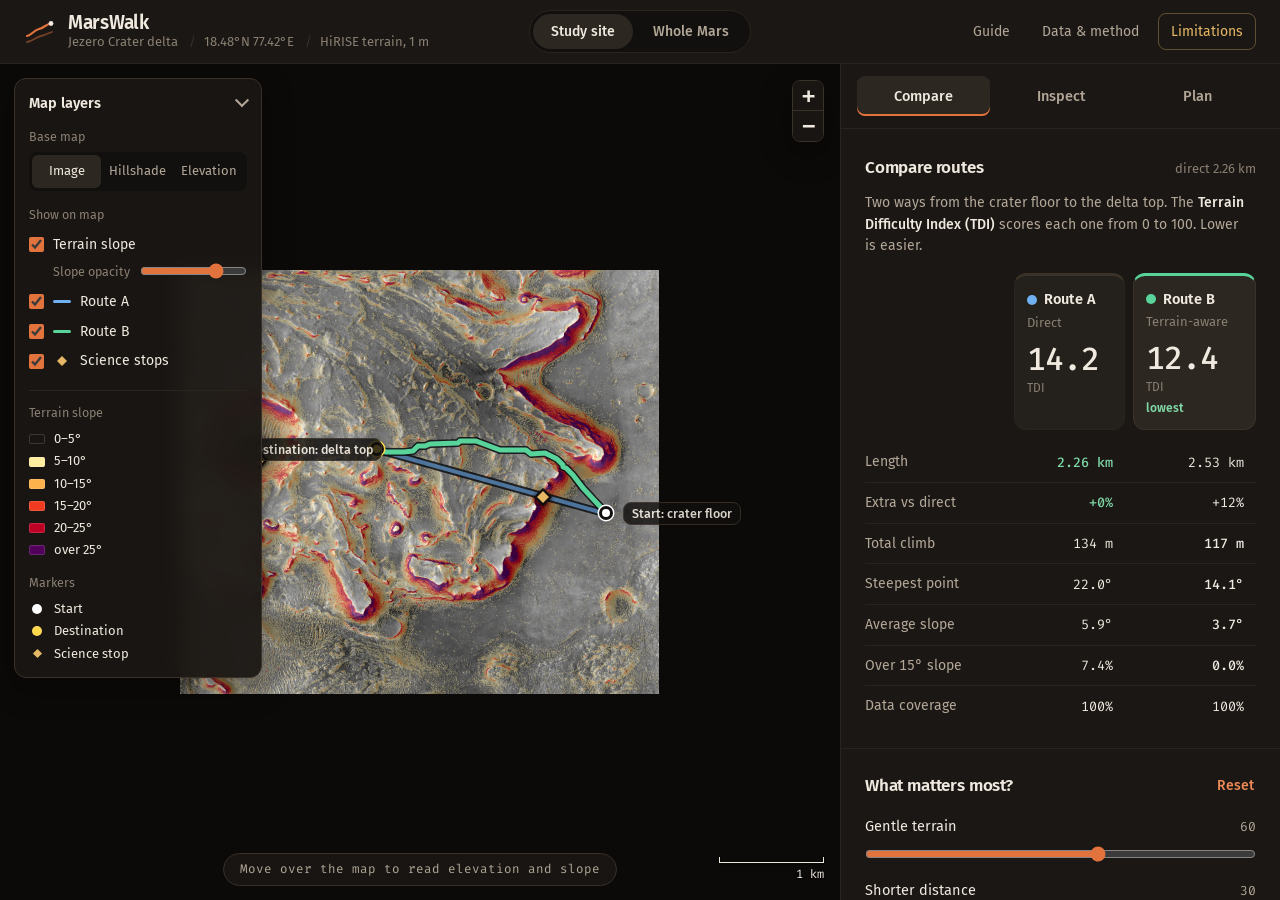
==== commit b5996f86: "Remove the Sol by Sol game and redesign the MarsWalk interface The sidebar's six stacked sections be" ====
--- a/index.html
+++ b/index.html
@@ -13,7 +13,7 @@
   <link rel="icon" href="data:image/svg+xml,%3Csvg xmlns='http://www.w3.org/2000/svg' viewBox='0 0 32 32'%3E%3Crect width='32' height='32' rx='6' fill='%2312100e'/%3E%3Cpath d='M5 22c5-1 6-6 11-7s6-5 11-6' fill='none' stroke='%23e2733d' stroke-width='2.4' stroke-linecap='round'/%3E%3Cpath d='M5 27c6-1 8-5 13-6s6-3 9-4' fill='none' stroke='%23e2733d' stroke-opacity='.45' stroke-width='2' stroke-linecap='round'/%3E%3Ccircle cx='27' cy='9' r='2.6' fill='%23ece5db'/%3E%3C/svg%3E">
   <link rel="preload" href="vendor/fonts/fira-sans-400.woff2" as="font" type="font/woff2" crossorigin>
   <link rel="stylesheet" href="vendor/leaflet.css">
-  <link rel="stylesheet" href="style.css">
+  <link rel="stylesheet" href="style.css?v=4">
 </head>
 <body>
   <a class="skip" href="#analysis">Skip to route analysis</a>
@@ -53,28 +53,30 @@
       </div>
 
       <div id="site-ui">
-        <details class="panel layers" id="layers" open>
-          <summary>Layers</summary>
-          <fieldset>
-            <legend>Base map</legend>
-            <label><input type="radio" name="base" value="ortho" checked> HiRISE image</label>
-            <label><input type="radio" name="base" value="hillshade"> Hillshade</label>
-            <label><input type="radio" name="base" value="elevation"> Elevation</label>
-          </fieldset>
-          <fieldset>
-            <legend>Overlays</legend>
-            <label><input type="checkbox" id="tgl-slope" checked> Terrain slope</label>
-            <label class="range"><span>Opacity</span> <input type="range" id="slope-op" min="0" max="100" value="75" aria-label="Slope overlay opacity"></label>
-            <label><input type="checkbox" id="tgl-A" checked> <span class="sw swA"></span>Route A</label>
-            <label><input type="checkbox" id="tgl-B" checked> <span class="sw swB"></span>Route B</label>
-            <label id="lbl-C" hidden><input type="checkbox" id="tgl-C" checked> <span class="sw swC"></span>Route C, yours</label>
-            <label><input type="checkbox" id="tgl-stops" checked> <svg class="dia" viewBox="0 0 12 12" aria-hidden="true"><path d="M6 1l5 5-5 5-5-5z"/></svg>Science stops</label>
-          </fieldset>
-        </details>
-
-        <details class="panel legend" id="legend-box" open>
-          <summary>Legend</summary>
-          <div id="legend"></div>
+        <details class="panel mappanel" id="layers" open>
+          <summary><span>Map layers</span></summary>
+          <div class="mp-body">
+            <fieldset>
+              <legend>Base map</legend>
+              <div class="seg" role="radiogroup" aria-label="Base map">
+                <label><input type="radio" name="base" value="ortho" checked><span>Image</span></label>
+                <label><input type="radio" name="base" value="hillshade"><span>Hillshade</span></label>
+                <label><input type="radio" name="base" value="elevation"><span>Elevation</span></label>
+              </div>
+            </fieldset>
+            <fieldset>
+              <legend>Show on map</legend>
+              <label class="chk"><input type="checkbox" id="tgl-slope" checked> Terrain slope</label>
+              <label class="range"><span>Slope opacity</span><input type="range" id="slope-op" min="0" max="100" value="75" aria-label="Slope overlay opacity"></label>
+              <label class="chk"><input type="checkbox" id="tgl-A" checked> <span class="sw swA"></span>Route A</label>
+              <label class="chk"><input type="checkbox" id="tgl-B" checked> <span class="sw swB"></span>Route B</label>
+              <label class="chk" id="lbl-C" hidden><input type="checkbox" id="tgl-C" checked> <span class="sw swC"></span>Route C (yours)</label>
+              <label class="chk"><input type="checkbox" id="tgl-stops" checked> <svg class="dia" viewBox="0 0 12 12" aria-hidden="true"><path d="M6 1l5 5-5 5-5-5z"/></svg>Science stops</label>
+            </fieldset>
+            <div class="mp-legend" id="legend-box">
+              <div id="legend"></div>
+            </div>
+          </div>
         </details>
 
         <div class="scalebar" id="scalebar"><div class="bar"></div><span></span></div>
@@ -92,77 +94,92 @@
         </div>
       </div>
 
-      <div class="panel readout" id="readout" aria-live="off">Move over the map</div>
+      <div class="readout" id="readout" aria-live="off">Move over the map to read elevation and slope</div>
     </section>
 
     <aside class="sheet" id="analysis" aria-label="Route analysis" tabindex="-1">
-      <section class="sec">
-        <header class="sec-h">
-          <h2><span class="no">01</span>Compare routes</h2>
-          <span class="aside-note" id="trip"></span>
-        </header>
-        <div id="route-cards"></div>
-        <p class="note">TDI is the Terrain Difficulty Index, from 0 to 100. <strong>Lower is easier.</strong> It compares routes inside this area under the priorities below. It is not a probability of danger.</p>
-      </section>
-
-      <section class="sec">
-        <header class="sec-h">
-          <h2><span class="no">02</span>Draw your own route</h2>
-          <span class="sw swC" aria-hidden="true"></span>
-        </header>
-        <p class="note first" id="draw-hint"></p>
-        <div class="btnrow">
-          <button class="btn primary" id="draw-start">Draw a route</button>
-          <button class="btn" id="draw-undo" hidden>Undo</button>
-          <button class="btn primary" id="draw-finish" hidden>Finish</button>
-          <button class="btn quiet" id="draw-clear" hidden>Cancel</button>
-        </div>
-      </section>
-
-      <section class="sec">
-        <header class="sec-h">
-          <h2><span class="no">03</span>Priorities</h2>
-          <button class="textbtn" id="reset-w">Reset</button>
-        </header>
-        <div class="weights" id="weights"></div>
-        <p class="note">Priorities change the TDI only. Measured slopes and lengths stay the same.</p>
-      </section>
-
-      <section class="sec">
-        <header class="sec-h">
-          <h2><span class="no">04</span>Elevation profile</h2>
-          <div class="tabs" role="tablist" id="profile-tabs" aria-label="Route shown in profile"></div>
-        </header>
-        <div class="chart"><canvas id="profile" height="170" role="img" aria-label="Elevation along the selected route, coloured by slope"></canvas><div class="tip" id="tip" hidden></div></div>
-        <p class="note">Height along the route. Line colour shows terrain slope, as in the map legend.</p>
-      </section>
-
-      <section class="sec">
-        <header class="sec-h">
-          <h2><span class="no">05</span>Segment inspector</h2>
-          <span class="aside-note">click a route line</span>
-        </header>
-        <div id="inspector" class="inspector"></div>
-        <ol class="hardest" id="hardest"></ol>
-      </section>
-
-      <section class="sec">
-        <header class="sec-h">
-          <h2><span class="no">06</span>Route briefing</h2>
-          <span class="flag">prototype, not flight-certified</span>
-        </header>
-        <div id="briefing" class="briefing"></div>
-        <div class="btnrow">
-          <button class="btn" id="dl-json">Download JSON</button>
-          <button class="btn" id="dl-csv">Download CSV</button>
-        </div>
-      </section>
-
-      <footer class="colophon">
-        <p>Terrain <code>DTEEC_002387_1985_003798_1985_A01</code>, image <code>PSP_002387_1985_RED_C_01_ORTHO</code>: NASA/JPL/University of Arizona, via the PDS and Mars ODE. Planet mosaic: NASA/USGS via Mars Trek. Place names: IAU/USGS Gazetteer.</p>
-        <p>Built for NASA Space Apps Challenge 2026, <em>Interplanetary Survival Guide: Martian Map</em>. Not endorsed by NASA.</p>
-        <p><strong>AI use:</strong> most of this app's code and text was written with an AI coding assistant (Claude), directed and reviewed by the team. No AI-generated images, video or audio are used. Every terrain number comes from the NASA HiRISE products above.</p>
-      </footer>
+      <div class="sheet-tabs" role="tablist" aria-label="Route analysis">
+        <button role="tab" id="tab-compare" aria-controls="pane-compare" aria-selected="true">Compare</button>
+        <button role="tab" id="tab-inspect" aria-controls="pane-inspect" aria-selected="false" tabindex="-1">Inspect</button>
+        <button role="tab" id="tab-plan" aria-controls="pane-plan" aria-selected="false" tabindex="-1">Plan</button>
+      </div>
+
+      <!-- Compare -->
+      <div class="pane" id="pane-compare" role="tabpanel" aria-labelledby="tab-compare">
+        <section class="sec">
+          <header class="sec-h">
+            <h2>Compare routes</h2>
+            <span class="aside-note" id="trip"></span>
+          </header>
+          <p class="intro">Two ways from the crater floor to the delta top. The <strong>Terrain Difficulty Index (TDI)</strong> scores each one from 0 to 100. Lower is easier.</p>
+          <div id="route-cards"></div>
+        </section>
+
+        <section class="sec">
+          <header class="sec-h">
+            <h2>What matters most?</h2>
+            <button class="textbtn" id="reset-w">Reset</button>
+          </header>
+          <div class="weights" id="weights"></div>
+          <p class="note">These change the TDI only. Measured slopes and lengths stay the same.</p>
+        </section>
+      </div>
+
+      <!-- Inspect -->
+      <div class="pane" id="pane-inspect" role="tabpanel" aria-labelledby="tab-inspect" hidden>
+        <section class="sec">
+          <header class="sec-h">
+            <h2>Elevation profile</h2>
+            <div class="tabs" role="tablist" id="profile-tabs" aria-label="Route shown in profile"></div>
+          </header>
+          <div class="chart"><canvas id="profile" height="170" role="img" aria-label="Elevation along the selected route, coloured by slope"></canvas><div class="tip" id="tip" hidden></div></div>
+          <p class="note">Height along the route. The line colour shows slope, as in the map legend.</p>
+        </section>
+
+        <section class="sec">
+          <header class="sec-h">
+            <h2>Segment details</h2>
+            <span class="aside-note">click a route on the map</span>
+          </header>
+          <div id="inspector" class="inspector"></div>
+          <ol class="hardest" id="hardest"></ol>
+        </section>
+      </div>
+
+      <!-- Plan -->
+      <div class="pane" id="pane-plan" role="tabpanel" aria-labelledby="tab-plan" hidden>
+        <section class="sec">
+          <header class="sec-h">
+            <h2>Draw your own route</h2>
+            <span class="sw swC" aria-hidden="true"></span>
+          </header>
+          <p class="note first" id="draw-hint"></p>
+          <div class="btnrow">
+            <button class="btn primary" id="draw-start">Draw a route</button>
+            <button class="btn" id="draw-undo" hidden>Undo</button>
+            <button class="btn primary" id="draw-finish" hidden>Finish</button>
+            <button class="btn quiet" id="draw-clear" hidden>Cancel</button>
+          </div>
+        </section>
+
+        <section class="sec">
+          <header class="sec-h">
+            <h2>Route briefing</h2>
+            <span class="flag">prototype</span>
+          </header>
+          <div id="briefing" class="briefing"></div>
+          <div class="btnrow">
+            <button class="btn" id="dl-json">Download JSON</button>
+            <button class="btn" id="dl-csv">Download CSV</button>
+          </div>
+        </section>
+
+        <footer class="colophon">
+          <p>Terrain <code>DTEEC_002387_1985_003798_1985_A01</code>, image <code>PSP_002387_1985_RED_C_01_ORTHO</code>: NASA/JPL/University of Arizona, via the PDS and Mars ODE. Planet mosaic: NASA/USGS via Mars Trek. Place names: IAU/USGS Gazetteer.</p>
+          <p>Built for NASA Space Apps Challenge 2026, <em>Interplanetary Survival Guide: Martian Map</em>. Not endorsed by NASA.</p>
+          <p><strong>AI use:</strong> most of this app's code and text was written with an AI coding assistant (Claude), directed and reviewed by the team. No AI-generated images, video or audio are used. Every terrain number comes from the NASA HiRISE products above.</p>
+        </footer>
+      </div>
     </aside>
   </main>
 
@@ -221,6 +238,7 @@
   </dialog>
 
   <script src="vendor/leaflet.js"></script>
-  <script src="app.js"></script>
+  <script src="app.js?v=4"></script>
+  <script src="tabs.js?v=4"></script>
 </body>
 </html>
--- a/style.css
+++ b/style.css
@@ -1,7 +1,8 @@
 /* AI-assisted: written with an AI coding assistant (Claude), directed and reviewed by the team. NASA Space Apps 2026 SI disclosure. */
-/* MarsWalk — "survey sheet" interface.
-   Warm, Mars-tinted darks; one UI accent (rust); route colours are data, not decoration.
-   Sections are ruled, not boxed. Numbers are monospaced. */
+/* MarsWalk interface, v2: calmer layout.
+   Warm Mars-tinted darks, one UI accent (rust), route colours are data.
+   Radius rule: panels and cards 12px, controls 8px, segmented pills 999px.
+   Monospace only for numbers and product IDs. */
 
 @font-face { font-family: "Fira Sans"; font-weight: 400; font-display: swap; src: url("vendor/fonts/fira-sans-400.woff2") format("woff2"); }
 @font-face { font-family: "Fira Sans"; font-weight: 500; font-display: swap; src: url("vendor/fonts/fira-sans-500.woff2") format("woff2"); }
@@ -10,34 +11,33 @@
 @font-face { font-family: "Fira Code"; font-weight: 500; font-display: swap; src: url("vendor/fonts/fira-code-500.woff2") format("woff2"); }
 
 :root {
-  /* surfaces: one warm-grey family */
   --bg: #12100e;
-  --surface: #191613;
-  --raised: #211d19;
-  --line: #352d26;
-  --line-soft: #28221d;
-  /* text */
-  --text: #ece5db;
-  --muted: #a89d8f;
-  --faint: #7d7368;
-  /* one accent */
+  --surface: #1a1714;
+  --raised: #24201b;
+  --raised-2: #2c2721;
+  --line: #3a3129;
+  --line-soft: #2a241e;
+  --text: #f0e9df;
+  --muted: #b3a798;
+  --faint: #8a7f72;
   --accent: #e2733d;
-  --accent-hi: #ee8754;
+  --accent-hi: #ef8a57;
   --accent-ink: #1c0f07;
-  --caution: #e0b060;
+  --caution: #e6b866;
   --good: #7fd6a4;
-  /* route colours (data) */
   --A: #6fb0f0;
   --B: #58d39a;
   --C: #f07fcf;
 
   --font: "Fira Sans", "Segoe UI", system-ui, sans-serif;
   --mono: "Fira Code", ui-monospace, "Cascadia Mono", Consolas, monospace;
-  --r-sm: 3px;
-  --r-md: 6px;
-  --top-h: 56px;
+  --r-card: 12px;
+  --r-ctl: 8px;
+  --r-pill: 999px;
+  --top-h: 64px;
+  --sheet-w: 440px;
   --ease: cubic-bezier(.2, .7, .2, 1);
-  /* z-scale */
+  --shadow: 0 10px 30px rgba(8, 5, 2, .45);
   --z-map-ui: 500;
   --z-veil: 600;
   --z-top: 1000;
@@ -49,307 +49,335 @@
 html, body { height: 100%; margin: 0; }
 body {
   background: var(--bg); color: var(--text);
-  font: 400 14.5px/1.5 var(--font);
+  font: 400 15px/1.55 var(--font);
   -webkit-font-smoothing: antialiased;
-}
-/* fine grain so flat darks don't look sterile */
-body::before {
-  content: ""; position: fixed; inset: 0; z-index: 2000; pointer-events: none; opacity: .05; mix-blend-mode: overlay;
-  background-image: url("data:image/svg+xml,%3Csvg xmlns='http://www.w3.org/2000/svg' width='160' height='160'%3E%3Cfilter id='n'%3E%3CfeTurbulence type='fractalNoise' baseFrequency='.9' numOctaves='2' stitchTiles='stitch'/%3E%3C/filter%3E%3Crect width='100%25' height='100%25' filter='url(%23n)'/%3E%3C/svg%3E");
 }
 h1, h2, h3, p { margin: 0; }
 button, input { font: inherit; color: inherit; }
 button { cursor: pointer; }
-code { font-family: var(--mono); font-size: .88em; color: var(--muted); overflow-wrap: anywhere; }
+code { font-family: var(--mono); font-size: .86em; color: var(--muted); overflow-wrap: anywhere; }
 a { color: var(--accent-hi); text-underline-offset: 2px; }
-:focus-visible { outline: 2px solid var(--accent-hi); outline-offset: 2px; border-radius: 2px; }
-
-.skip { position: absolute; left: 8px; top: -60px; z-index: 3000; background: var(--accent); color: var(--accent-ink); padding: 8px 12px; border-radius: var(--r-sm); font-weight: 600; text-decoration: none; }
+:focus-visible { outline: 2px solid var(--accent-hi); outline-offset: 2px; border-radius: 4px; }
+
+.skip { position: absolute; left: 8px; top: -60px; z-index: 3000; background: var(--accent); color: var(--accent-ink); padding: 8px 12px; border-radius: var(--r-ctl); font-weight: 600; text-decoration: none; }
 .skip:focus { top: 8px; }
 
 /* ------------------------------------------------------------ top bar */
 .top {
-  height: var(--top-h); display: grid; grid-template-columns: 1fr auto 1fr; align-items: center; gap: 20px;
-  padding: 0 18px; border-bottom: 1px solid var(--line); background: var(--surface);
+  height: var(--top-h); display: grid; grid-template-columns: 1fr auto 1fr; align-items: center; gap: 24px;
+  padding: 0 24px; border-bottom: 1px solid var(--line-soft); background: var(--surface);
   position: relative; z-index: var(--z-top);
 }
-.brand { display: flex; align-items: center; gap: 11px; min-width: 0; }
-.mark { width: 30px; height: 30px; color: var(--accent); flex: none; }
-.brand h1 { font-size: 18px; font-weight: 600; letter-spacing: -.015em; line-height: 1.1; }
-.siteline { font: 400 11.5px/1.3 var(--mono); color: var(--faint); white-space: nowrap; overflow: hidden; text-overflow: ellipsis; }
-.siteline span::before { content: "/"; margin: 0 7px; color: var(--line); }
-
-.viewswitch { display: flex; border: 1px solid var(--line); border-radius: var(--r-sm); padding: 2px; gap: 2px; background: var(--bg); }
+.brand { display: flex; align-items: center; gap: 12px; min-width: 0; }
+.mark { width: 32px; height: 32px; color: var(--accent); flex: none; }
+.brand h1 { font-size: 19px; font-weight: 600; letter-spacing: -.015em; line-height: 1.15; }
+.siteline { font-size: 13px; line-height: 1.3; color: var(--faint); white-space: nowrap; overflow: hidden; text-overflow: ellipsis; }
+.siteline span::before { content: "/"; margin: 0 8px; color: var(--line); }
+
+.viewswitch { display: flex; background: var(--bg); border: 1px solid var(--line-soft); border-radius: var(--r-pill); padding: 3px; gap: 2px; }
 .viewswitch button {
-  background: none; border: 0; padding: 6px 14px; border-radius: 2px; color: var(--muted); font-weight: 500; font-size: 13.5px;
+  background: none; border: 0; padding: 7px 18px; border-radius: var(--r-pill); color: var(--muted); font-weight: 500; font-size: 14px;
   transition: background .15s var(--ease), color .15s var(--ease);
 }
 .viewswitch button:hover { color: var(--text); }
-.viewswitch button[aria-pressed="true"] { background: var(--raised); color: var(--text); box-shadow: inset 0 -2px 0 var(--accent); }
-
-.topnav { display: flex; justify-content: flex-end; gap: 4px; }
+.viewswitch button[aria-pressed="true"] { background: var(--raised-2); color: var(--text); }
+
+.topnav { display: flex; justify-content: flex-end; gap: 6px; }
 .topnav button {
-  background: none; border: 0; padding: 6px 10px; color: var(--muted); font-size: 13.5px; border-radius: var(--r-sm);
-  text-decoration: underline; text-decoration-color: var(--line); text-underline-offset: 4px;
-  transition: color .15s var(--ease), text-decoration-color .15s var(--ease);
-}
-.topnav button:hover { color: var(--text); text-decoration-color: var(--accent); }
-.topnav .caution { color: var(--caution); }
+  background: none; border: 1px solid transparent; padding: 7px 12px; color: var(--muted); font-size: 14px; border-radius: var(--r-ctl);
+  transition: color .15s var(--ease), background .15s var(--ease), border-color .15s var(--ease);
+}
+.topnav button:hover { color: var(--text); background: var(--raised); }
+.topnav .caution { color: var(--caution); border-color: rgba(230, 184, 102, .35); }
+.topnav .caution:hover { color: var(--caution); background: rgba(230, 184, 102, .08); }
 
 /* ------------------------------------------------------------ layout */
-.layout { display: grid; grid-template-columns: minmax(0, 1fr) 420px; height: calc(100dvh - var(--top-h)); }
-.mapwrap { position: relative; min-height: 0; background: #0b0a09; }
+.layout { display: grid; grid-template-columns: minmax(0, 1fr) var(--sheet-w); height: calc(100dvh - var(--top-h)); }
+.mapwrap { position: relative; min-height: 0; background: #0b0a09; container-type: inline-size; }
 #map, #globe { position: absolute; inset: 0; background: #0b0a09; }
-.sheet { overflow-y: auto; border-left: 1px solid var(--line); background: var(--surface); scrollbar-color: var(--line) transparent; scrollbar-width: thin; }
+.sheet {
+  display: flex; flex-direction: column; overflow-y: auto; border-left: 1px solid var(--line-soft); background: var(--surface);
+  scrollbar-color: var(--line) transparent; scrollbar-width: thin;
+}
 .sheet:focus { outline: none; }
+
+/* ------------------------------------------------------------ sidebar tabs */
+.sheet-tabs {
+  position: sticky; top: 0; z-index: 2; display: grid; grid-template-columns: repeat(3, 1fr); gap: 4px;
+  padding: 12px 16px; background: var(--surface); border-bottom: 1px solid var(--line-soft);
+}
+.sheet-tabs button {
+  background: none; border: 0; border-radius: var(--r-ctl); padding: 9px 8px; min-height: 40px;
+  color: var(--muted); font-weight: 500; font-size: 14.5px; transition: background .15s var(--ease), color .15s var(--ease);
+}
+.sheet-tabs button:hover { color: var(--text); background: var(--raised); }
+.sheet-tabs button[aria-selected="true"] { color: var(--text); background: var(--raised-2); box-shadow: inset 0 -2px 0 var(--accent); }
+.pane { padding: 4px 0 8px; }
+
+/* ------------------------------------------------------------ sections */
+.sec { padding: 22px 24px; }
+.sec + .sec { border-top: 1px solid var(--line-soft); }
+.sec-h { display: flex; align-items: center; justify-content: space-between; gap: 12px; margin-bottom: 14px; }
+.sec-h h2 { font-size: 17px; font-weight: 600; letter-spacing: -.01em; }
+.aside-note { font-size: 13px; color: var(--faint); white-space: nowrap; }
+.intro { color: var(--muted); font-size: 14px; margin: -4px 0 16px; text-wrap: pretty; }
+.intro strong, .note strong { color: var(--text); font-weight: 500; }
+.note { color: var(--muted); font-size: 13.5px; margin-top: 14px; text-wrap: pretty; max-width: 62ch; }
+.note.first { margin-top: 0; }
+.flag { font-size: 12.5px; color: var(--caution); border: 1px solid rgba(230, 184, 102, .35); border-radius: var(--r-pill); padding: 2px 10px; white-space: nowrap; }
+.sec-h > .sw { width: 28px; }
 
 /* ------------------------------------------------------------ buttons */
 .btn {
-  border: 1px solid var(--line); background: var(--raised); border-radius: var(--r-sm); padding: 6px 12px; font-size: 13.5px; font-weight: 500;
+  border: 1px solid var(--line); background: var(--raised); border-radius: var(--r-ctl); padding: 9px 16px; min-height: 40px; font-size: 14px; font-weight: 500;
   transition: background .15s var(--ease), border-color .15s var(--ease), transform .08s var(--ease);
 }
-.btn:hover { border-color: var(--faint); background: #2a251f; }
+.btn:hover { border-color: var(--faint); background: var(--raised-2); }
 .btn:active { transform: translateY(1px); }
 .btn.primary { background: var(--accent); border-color: var(--accent); color: var(--accent-ink); font-weight: 600; }
 .btn.primary:hover { background: var(--accent-hi); border-color: var(--accent-hi); }
 .btn.quiet { background: none; border-color: transparent; color: var(--muted); }
-.btn.quiet:hover { color: var(--text); background: none; border-color: var(--line); }
+.btn.quiet:hover { color: var(--text); border-color: var(--line); }
 .btn:disabled { opacity: .4; cursor: default; transform: none; }
-.textbtn { background: none; border: 0; padding: 2px 0; color: var(--accent-hi); font-size: 13px; text-decoration: underline; text-underline-offset: 3px; }
-.btnrow { display: flex; flex-wrap: wrap; gap: 8px; margin-top: 12px; }
-
-/* ------------------------------------------------------------ floating map panels */
+.textbtn { background: none; border: 0; padding: 4px 2px; color: var(--accent-hi); font-size: 14px; font-weight: 500; }
+.textbtn:hover { text-decoration: underline; text-underline-offset: 3px; }
+.btnrow { display: flex; flex-wrap: wrap; gap: 10px; margin-top: 16px; }
+
+/* ------------------------------------------------------------ comparison */
+.cmp { width: 100%; border-collapse: separate; border-spacing: 0; font-variant-numeric: tabular-nums; }
+.cmp col.metric { width: 36%; }
+.cmp th, .cmp td { padding: 0; text-align: right; font-weight: 400; }
+.cmp thead th { vertical-align: bottom; padding: 0 0 12px 8px; }
+.cmp .colbtn {
+  width: 100%; display: grid; justify-items: start; gap: 2px; padding: 12px 12px 12px; background: var(--raised);
+  border: 1px solid var(--line-soft); border-top: 3px solid var(--line); border-radius: var(--r-card);
+  text-align: left; transition: background .15s var(--ease), border-color .15s var(--ease);
+}
+.cmp .colbtn:hover { background: var(--raised-2); }
+.cmp .colbtn[aria-pressed="true"] { border-top-color: var(--rc); border-left-color: var(--line); border-right-color: var(--line); border-bottom-color: var(--line); background: var(--raised-2); }
+.cmp .rid { display: inline-flex; align-items: center; font-weight: 600; font-size: 14.5px; white-space: nowrap; }
+.cmp .rid i { width: 10px; height: 10px; border-radius: 50%; background: var(--rc); margin-right: 7px; }
+.cmp .rname { font-size: 13px; color: var(--faint); }
+.cmp .tdi { font: 500 32px/1.05 var(--mono); letter-spacing: -.03em; margin-top: 8px; }
+.cmp .tdi-l { font-size: 12px; color: var(--faint); }
+.cmp .lowest { font-size: 12px; font-weight: 600; color: var(--good); min-height: 18px; }
+.cmp tbody th { text-align: left; color: var(--muted); font-size: 14px; padding: 9px 0; }
+.cmp tbody td { font: 400 13.5px var(--mono); padding: 9px 12px; }
+.cmp tbody tr + tr th, .cmp tbody tr + tr td { border-top: 1px solid var(--line-soft); }
+.cmp tbody td.sel { color: var(--text); }
+.cmp td.best { color: var(--good); font-weight: 500; }
+.cmp.three col.metric { width: 30%; }
+.cmp.three thead th { padding-left: 6px; }
+.cmp.three .colbtn { padding: 10px 9px; }
+.cmp.three .tdi { font-size: 25px; }
+.cmp.three tbody td { padding: 9px 8px; font-size: 12.5px; }
+.cmp.three .rname { white-space: nowrap; font-size: 12px; }
+@media (max-width: 480px) { .cmp.three .rword { display: none; } }
+
+/* priorities */
+.weights { display: grid; gap: 14px; }
+.weights label { display: grid; grid-template-columns: 1fr 44px; grid-template-rows: auto auto; align-items: center; column-gap: 12px; row-gap: 6px; font-size: 14.5px; }
+.weights input { grid-column: 1 / -1; grid-row: 2; accent-color: var(--accent); width: 100%; margin: 0; height: 22px; }
+.weights output { grid-column: 2; grid-row: 1; text-align: right; font: 13px var(--mono); color: var(--muted); }
+
+/* profile */
+.tabs { display: inline-flex; gap: 2px; background: var(--bg); border-radius: var(--r-pill); padding: 3px; }
+.tabs button { background: none; border: 0; border-radius: var(--r-pill); padding: 4px 14px; color: var(--muted); font: 500 13.5px var(--font); transition: color .15s var(--ease), background .15s var(--ease); }
+.tabs button:hover { color: var(--text); }
+.tabs button[aria-selected="true"] { color: var(--text); background: var(--raised-2); }
+.chart { position: relative; background: var(--bg); border-radius: var(--r-card); padding: 10px 8px 4px; }
+#profile { width: 100%; display: block; cursor: crosshair; }
+.tip { position: absolute; top: 8px; pointer-events: none; background: var(--surface); border: 1px solid var(--line); border-radius: var(--r-ctl); padding: 4px 8px; font: 12px/1.4 var(--mono); white-space: nowrap; }
+
+/* inspector */
+.inspector dl { display: grid; grid-template-columns: auto 1fr; margin: 0; font-size: 14px; background: var(--raised); border-radius: var(--r-card); padding: 4px 14px; }
+.inspector dt, .inspector dd { padding: 8px 0; border-top: 1px solid var(--line-soft); margin: 0; }
+.inspector dt:first-of-type, .inspector dt:first-of-type + dd { border-top: 0; }
+.inspector dt { color: var(--muted); }
+.inspector dd { text-align: right; font: 13.5px var(--mono); }
+.inspector .why { margin: 14px 0 0; font-size: 14px; padding: 10px 14px; border-left: 3px solid var(--accent); background: rgba(226, 115, 61, .06); border-radius: 0 var(--r-ctl) var(--r-ctl) 0; text-wrap: pretty; }
+.inspector .empty { color: var(--muted); font-size: 14px; }
+.hardest { margin: 12px 0 0; padding: 0; list-style: none; display: grid; gap: 6px; }
+.hardest li { display: block; }
+.hardest button {
+  width: 100%; text-align: left; background: var(--raised); border: 1px solid var(--line-soft); border-radius: var(--r-ctl);
+  padding: 10px 12px; font: 13.5px var(--font); color: var(--text); transition: border-color .15s var(--ease), background .15s var(--ease);
+}
+.hardest button:hover { border-color: var(--accent); background: var(--raised-2); }
+
+/* briefing */
+.briefing { font-size: 14.5px; }
+.briefing p { margin: 0 0 8px; }
+.briefing ul { margin: 8px 0 0; padding: 0; list-style: none; background: var(--raised); border-radius: var(--r-card); padding: 4px 14px; }
+.briefing li { padding: 9px 0 9px 16px; position: relative; font-size: 14px; }
+.briefing li + li { border-top: 1px solid var(--line-soft); }
+.briefing li::before { content: ""; position: absolute; left: 0; top: 19px; width: 6px; height: 2px; background: var(--accent); }
+.briefing .verdict { margin-top: 14px; }
+.briefing .caveat { color: var(--muted); font-size: 13.5px; margin-top: 10px; }
+
+.colophon { padding: 20px 24px 32px; color: var(--faint); font-size: 12.5px; line-height: 1.6; border-top: 1px solid var(--line-soft); }
+.colophon p + p { margin-top: 8px; }
+
+/* ------------------------------------------------------------ map overlays */
 .panel {
-  position: absolute; z-index: var(--z-map-ui); background: rgba(25, 22, 19, .93); backdrop-filter: blur(8px);
-  border: 1px solid var(--line); border-radius: var(--r-md); padding: 10px 12px; font-size: 13px;
-  box-shadow: 0 6px 22px rgba(8, 5, 2, .45);
-}
-details.panel > summary {
+  position: absolute; z-index: var(--z-map-ui); background: rgba(26, 23, 20, .94); backdrop-filter: blur(10px);
+  border: 1px solid var(--line); border-radius: var(--r-card); padding: 12px 14px; font-size: 14px; box-shadow: var(--shadow);
+}
+.mappanel { top: 14px; left: 14px; width: 248px; max-height: calc(100% - 28px); overflow: auto; scrollbar-width: thin; }
+.mappanel > summary {
   cursor: pointer; list-style: none; display: flex; align-items: center; justify-content: space-between; gap: 14px;
-  font: 500 11.5px var(--mono); color: var(--muted); letter-spacing: .02em;
-}
-details.panel > summary::-webkit-details-marker { display: none; }
-details.panel > summary::after { content: "hide"; color: var(--faint); font-weight: 400; }
-details.panel:not([open]) > summary::after { content: "show"; }
-details.panel:not([open]) { width: auto; min-width: 0; }
-
-.layers { top: 12px; left: 12px; width: 204px; }
-.layers fieldset { border: 0; margin: 10px 0 0; padding: 0; }
-.layers legend { font-size: 11.5px; color: var(--faint); padding: 0; margin-bottom: 3px; }
-.layers label { display: flex; align-items: center; gap: 8px; padding: 2.5px 0; cursor: pointer; }
-.layers input[type="checkbox"], .layers input[type="radio"] { accent-color: var(--accent); margin: 0; width: 14px; height: 14px; }
-.layers .range { padding-left: 22px; color: var(--faint); font-size: 12px; cursor: default; }
-.layers .range input { width: 96px; accent-color: var(--accent); }
+  font-weight: 600; font-size: 14.5px; min-height: 24px;
+}
+.mappanel > summary::-webkit-details-marker { display: none; }
+.mappanel > summary::after { content: ""; width: 8px; height: 8px; border-right: 2px solid var(--muted); border-bottom: 2px solid var(--muted); transform: rotate(45deg) translate(-2px, -2px); transition: transform .2s var(--ease); }
+.mappanel:not([open]) > summary::after { transform: rotate(-45deg); }
+.mappanel:not([open]) { width: auto; }
+.mp-body { margin-top: 12px; display: grid; gap: 14px; }
+.mappanel fieldset { border: 0; margin: 0; padding: 0; }
+.mappanel legend { font-size: 12.5px; color: var(--faint); padding: 0; margin-bottom: 6px; }
+.seg { display: grid; grid-template-columns: repeat(3, 1fr); background: var(--bg); border-radius: var(--r-ctl); padding: 3px; gap: 2px; }
+.seg label { position: relative; cursor: pointer; }
+.seg input { position: absolute; opacity: 0; inset: 0; margin: 0; cursor: pointer; }
+.seg span { display: block; text-align: center; padding: 6px 4px; border-radius: 6px; font-size: 13px; color: var(--muted); transition: background .15s var(--ease), color .15s var(--ease); }
+.seg input:checked + span { background: var(--raised-2); color: var(--text); }
+.seg input:focus-visible + span { outline: 2px solid var(--accent-hi); outline-offset: 1px; }
+.chk { display: flex; align-items: center; gap: 9px; padding: 4px 0; cursor: pointer; font-size: 14px; }
+.chk input { accent-color: var(--accent); margin: 0; width: 15px; height: 15px; }
+.range { display: grid; grid-template-columns: auto 1fr; align-items: center; gap: 10px; padding: 2px 0 6px 24px; color: var(--faint); font-size: 12.5px; }
+.range input { width: 100%; accent-color: var(--accent); margin: 0; }
 .sw { width: 18px; height: 3px; border-radius: 2px; display: inline-block; flex: none; }
 .swA { background: var(--A); } .swB { background: var(--B); } .swC { background: var(--C); }
 .dia { width: 12px; height: 12px; margin: 0 3px; fill: var(--caution); flex: none; }
 
-.legend { left: 12px; bottom: 12px; min-width: 168px; font-size: 12px; }
-.legend #legend { margin-top: 8px; }
-.legend h3 { margin: 0 0 5px; font: 400 11.5px var(--font); color: var(--faint); }
-.legend h3:not(:first-child) { margin-top: 9px; }
-.legend .row { display: flex; align-items: center; gap: 8px; line-height: 1.55; font-family: var(--mono); font-size: 11.5px; }
-.legend .chip { width: 14px; height: 9px; border-radius: 1px; border: 1px solid rgba(236, 229, 219, .16); flex: none; }
-.legend span.dia { display: inline-flex; width: 14px; margin: 0; justify-content: center; }
-.legend span.dia svg { width: 11px; height: 11px; fill: var(--caution); }
-.legend .chip.dot { width: 9px; height: 9px; border-radius: 50%; margin: 0 2.5px; }
-.legend .ramp { height: 9px; border-radius: 1px; margin: 4px 0 2px; background: linear-gradient(90deg, #264653, #2a9d8f, #e9c46a, #f4a261, #e76f51); }
-.legend .ends { display: flex; justify-content: space-between; color: var(--muted); font: 11.5px var(--mono); }
-
-.readout { right: 12px; bottom: 12px; font: 11.5px/1.55 var(--mono); color: var(--muted); min-width: 236px; padding: 8px 11px; }
+.mp-legend { border-top: 1px solid var(--line-soft); padding-top: 12px; font-size: 13px; }
+.mp-legend h3 { margin: 0 0 6px; font-size: 12.5px; font-weight: 400; color: var(--faint); }
+.mp-legend h3:not(:first-child) { margin-top: 12px; }
+.mp-legend .row { display: flex; align-items: center; gap: 9px; line-height: 1.7; font-size: 13px; }
+.mp-legend .chip { width: 16px; height: 10px; border-radius: 2px; border: 1px solid rgba(240, 233, 223, .16); flex: none; }
+.mp-legend span.dia { display: inline-flex; width: 16px; margin: 0; justify-content: center; }
+.mp-legend span.dia svg { width: 11px; height: 11px; fill: var(--caution); }
+.mp-legend .chip.dot { width: 10px; height: 10px; border-radius: 50%; margin: 0 3px; }
+.mp-legend .ramp { height: 10px; border-radius: 2px; margin: 4px 0 3px; background: linear-gradient(90deg, #264653, #2a9d8f, #e9c46a, #f4a261, #e76f51); }
+.mp-legend .ends { display: flex; justify-content: space-between; color: var(--muted); font: 12px var(--mono); }
+
+.readout {
+  position: absolute; z-index: var(--z-map-ui); left: 50%; bottom: 14px; transform: translateX(-50%);
+  background: rgba(26, 23, 20, .9); backdrop-filter: blur(8px); border: 1px solid var(--line); border-radius: var(--r-pill);
+  padding: 7px 16px; font: 12.5px/1.4 var(--mono); color: var(--muted); white-space: nowrap; max-width: calc(100% - 200px); overflow: hidden; text-overflow: ellipsis;
+}
 .readout b { color: var(--text); font-weight: 500; }
-.scalebar { position: absolute; z-index: var(--z-map-ui); right: 14px; bottom: 76px; color: var(--text); font: 11.5px var(--mono); text-shadow: 0 1px 2px #000; text-align: right; pointer-events: none; }
+.readout br { display: none; }
+.scalebar { position: absolute; z-index: var(--z-map-ui); right: 16px; bottom: 18px; color: var(--text); font: 12px var(--mono); text-shadow: 0 1px 2px #000; text-align: right; pointer-events: none; }
 .scalebar .bar { height: 6px; border: 1.5px solid var(--text); border-top: 0; margin-bottom: 3px; filter: drop-shadow(0 1px 1px #000); }
 
-.marsinfo { bottom: 12px; left: 12px; width: 300px; padding: 14px 16px; }
-.marsinfo h2 { font-size: 16px; font-weight: 600; margin-bottom: 6px; }
-.marsinfo p { color: var(--muted); font-size: 13px; text-wrap: pretty; }
-.credit-line { margin-top: 12px !important; font-size: 11.5px !important; color: var(--faint) !important; }
-.mapwrap { container-type: inline-size; }
+.marsinfo { bottom: 14px; left: 14px; width: 320px; padding: 16px 18px; }
+.marsinfo h2 { font-size: 17px; font-weight: 600; margin-bottom: 8px; }
+.marsinfo p { color: var(--muted); font-size: 14px; text-wrap: pretty; }
+.credit-line { margin-top: 12px !important; font-size: 12px !important; color: var(--faint) !important; }
 @container (max-width: 760px) {
-  .marsinfo { width: auto; padding: 10px 12px; }
+  .marsinfo { width: auto; padding: 12px 14px; }
   .marsinfo p { display: none; }
-  .marsinfo h2 { font-size: 14px; margin-bottom: 0; }
-  .marsinfo .btnrow { margin-top: 8px; }
+  .marsinfo h2 { font-size: 15px; margin-bottom: 0; }
+  .marsinfo .btnrow { margin-top: 10px; }
+  .readout { display: none; }
 }
 
 /* loading veil */
 .veil { position: absolute; inset: 0; z-index: var(--z-veil); display: grid; place-items: center; background: #0b0a09; transition: opacity .35s var(--ease); }
 .veil.done { opacity: 0; visibility: hidden; pointer-events: none; transition: opacity .35s var(--ease), visibility 0s .35s; }
 .veil-in { display: grid; justify-items: center; gap: 6px; font-weight: 500; color: var(--text); text-align: center; padding: 0 20px; }
-.veil-in small { font: 400 11.5px var(--mono); color: var(--faint); }
+.veil-in small { font-size: 13px; font-weight: 400; color: var(--faint); }
 .veil.error .veil-in { color: var(--caution); max-width: 420px; }
 .pulse { width: 34px; height: 34px; border-radius: 50%; border: 2px solid var(--line); border-top-color: var(--accent); animation: spin .9s linear infinite; margin-bottom: 6px; }
 .veil.error .pulse { display: none; }
 @keyframes spin { to { transform: rotate(360deg); } }
 
-/* ------------------------------------------------------------ the sheet */
-.sec { padding: 18px 20px 20px; border-bottom: 1px solid var(--line-soft); }
-.sec-h { display: flex; align-items: baseline; justify-content: space-between; gap: 10px; margin-bottom: 12px; }
-.sec-h h2 { font-size: 15.5px; font-weight: 600; letter-spacing: -.005em; display: flex; align-items: baseline; gap: 9px; }
-.no { font: 400 11.5px var(--mono); color: var(--accent); letter-spacing: .04em; }
-.aside-note { font: 400 11.5px var(--mono); color: var(--faint); white-space: nowrap; }
-.note { color: var(--muted); font-size: 12.5px; margin-top: 12px; text-wrap: pretty; max-width: 62ch; }
-.note.first { margin-top: 0; }
-.note strong { color: var(--text); font-weight: 500; }
-.flag { font: 400 11px var(--mono); color: var(--caution); border-left: 2px solid var(--caution); padding-left: 7px; white-space: nowrap; }
-.sec-h > .sw { align-self: center; width: 26px; }
-
-/* comparison table */
-.cmp { width: 100%; border-collapse: collapse; font-variant-numeric: tabular-nums; }
-.cmp col.metric { width: 38%; }
-.cmp th, .cmp td { padding: 0; text-align: right; font-weight: 400; }
-.cmp thead th { vertical-align: bottom; }
-.cmp .colbtn {
-  width: 100%; display: grid; justify-items: end; gap: 1px; padding: 9px 10px 10px; background: none; border: 0;
-  border-top: 2px solid var(--line); text-align: right; transition: background .15s var(--ease);
-}
-.cmp .colbtn:hover { background: var(--raised); }
-.cmp .colbtn[aria-pressed="true"] { border-top-color: var(--rc); background: var(--raised); }
-.cmp .rid { display: inline-flex; align-items: center; gap: 6px; font-weight: 600; font-size: 13.5px; }
-.cmp .rid i { width: 9px; height: 9px; border-radius: 50%; background: var(--rc); }
-.cmp .rname { font-size: 11.5px; color: var(--faint); }
-.cmp .tdi { font: 500 28px/1.1 var(--mono); letter-spacing: -.03em; margin-top: 6px; }
-.cmp .tdi-l { font: 400 10.5px var(--mono); color: var(--faint); letter-spacing: .04em; }
-.cmp .lowest { font: 500 10.5px var(--mono); color: var(--good); min-height: 15px; }
-.cmp tbody th { text-align: left; color: var(--muted); font-size: 13px; padding: 5px 0; }
-.cmp tbody td { font: 400 12.5px var(--mono); padding: 5px 10px; }
-.cmp tbody tr { border-top: 1px solid var(--line-soft); }
-.cmp tbody td.sel { background: var(--raised); }
-.cmp td.best { color: var(--good); font-weight: 500; }
-.cmp td.best::before { content: ""; display: inline-block; width: 5px; height: 5px; border-radius: 50%; background: var(--good); margin-right: 6px; vertical-align: 2px; }
-
-.cmp.three col.metric { width: 31%; }
-.cmp.three .colbtn { padding: 9px 7px 10px; }
-.cmp.three .tdi { font-size: 23px; }
-.cmp.three .rname { white-space: nowrap; }
-.cmp .rid { white-space: nowrap; gap: 0; }
-.cmp .rid i { margin-right: 6px; }
-@media (max-width: 480px) { .cmp.three .rword { display: none; } .cmp.three .rname { font-size: 10.5px; } }
-.cmp.three tbody td { padding: 5px 7px; font-size: 12px; }
-.cmp.three tbody th { font-size: 12.5px; }
-.cmp.three td.best::before { margin-right: 4px; }
-
-/* priorities */
-.weights label { display: grid; grid-template-columns: 124px 1fr 30px; align-items: center; gap: 10px; padding: 4px 0; font-size: 13.5px; }
-.weights input { accent-color: var(--accent); width: 100%; margin: 0; }
-.weights output { text-align: right; font: 12px var(--mono); color: var(--muted); }
-
-/* profile */
-.tabs { display: inline-flex; gap: 2px; }
-.tabs button { background: none; border: 0; border-bottom: 2px solid transparent; padding: 2px 9px; color: var(--faint); font: 500 12.5px var(--mono); transition: color .15s var(--ease); }
-.tabs button:hover { color: var(--text); }
-.tabs button[aria-selected="true"] { color: var(--text); border-bottom-color: var(--accent); }
-.chart { position: relative; }
-#profile { width: 100%; display: block; cursor: crosshair; }
-.tip { position: absolute; top: 4px; pointer-events: none; background: var(--bg); border: 1px solid var(--line); border-radius: var(--r-sm); padding: 3px 7px; font: 11.5px/1.4 var(--mono); white-space: nowrap; }
-
-/* inspector */
-.inspector dl { display: grid; grid-template-columns: auto 1fr; margin: 0; font-size: 13px; }
-.inspector dt, .inspector dd { padding: 4.5px 0; border-top: 1px solid var(--line-soft); margin: 0; }
-.inspector dt:first-of-type, .inspector dt:first-of-type + dd { border-top: 0; }
-.inspector dt { color: var(--muted); }
-.inspector dd { text-align: right; font: 12.5px var(--mono); }
-.inspector .why { margin: 12px 0 0; font-size: 13px; padding: 2px 0 2px 12px; border-left: 2px solid var(--accent); color: var(--text); text-wrap: pretty; }
-.inspector .empty { color: var(--muted); font-size: 13px; }
-.hardest { margin: 10px 0 0; padding: 0; list-style: none; counter-reset: h; }
-.hardest li { counter-increment: h; display: flex; gap: 10px; align-items: baseline; padding: 3px 0; }
-.hardest li::before { content: counter(h); font: 11.5px var(--mono); color: var(--faint); }
-.hardest button { background: none; border: 0; padding: 0; text-align: left; font: 12.5px var(--mono); color: var(--text); text-decoration: underline; text-decoration-color: var(--line); text-underline-offset: 3px; transition: text-decoration-color .15s var(--ease); }
-.hardest button:hover { text-decoration-color: var(--accent); }
-
-/* briefing */
-.briefing p { margin: 0 0 6px; }
-.briefing ul { margin: 6px 0 0; padding: 0; list-style: none; }
-.briefing li { padding: 4px 0 4px 14px; position: relative; border-top: 1px solid var(--line-soft); font-size: 13.5px; }
-.briefing li::before { content: ""; position: absolute; left: 0; top: 13px; width: 5px; height: 1.5px; background: var(--faint); }
-.briefing .verdict { margin-top: 12px; }
-.briefing .caveat { color: var(--muted); font-size: 12.5px; margin-top: 8px; }
-
-.colophon { padding: 16px 20px 28px; color: var(--faint); font-size: 11.5px; line-height: 1.55; }
-.colophon p + p { margin-top: 6px; }
-
 /* ------------------------------------------------------------ dialogs */
 .dlg {
   width: min(720px, calc(100vw - 32px)); max-height: calc(100dvh - 64px); background: var(--surface); color: var(--text);
-  border: 1px solid var(--line); border-radius: var(--r-md); padding: 26px 30px 30px; box-shadow: 0 24px 80px rgba(8, 5, 2, .7);
+  border: 1px solid var(--line); border-radius: var(--r-card); padding: 30px 34px 34px; box-shadow: 0 24px 80px rgba(8, 5, 2, .7);
 }
 .dlg::backdrop { background: rgba(11, 10, 9, .72); backdrop-filter: blur(2px); }
 .dlg[open] { animation: rise .2s var(--ease); }
-@keyframes rise { from { transform: translateY(8px); } } /* no opacity: a stalled animation must never leave the dialog unreadable */
-.dlg h2 { font-size: 22px; font-weight: 600; letter-spacing: -.015em; margin-bottom: 8px; }
-.dlg h3 { font-size: 14.5px; font-weight: 600; margin: 22px 0 8px; }
+@keyframes rise { from { transform: translateY(8px); } }
+.dlg h2 { font-size: 24px; font-weight: 600; letter-spacing: -.015em; margin-bottom: 10px; }
+.dlg h3 { font-size: 16px; font-weight: 600; margin: 26px 0 10px; }
 .dlg p, .dlg li { max-width: 66ch; text-wrap: pretty; }
-.dlg .lede { color: var(--muted); margin-bottom: 14px; font-size: 15px; }
+.dlg .lede { color: var(--muted); margin-bottom: 16px; font-size: 16px; }
 .dlg ol { padding-left: 20px; }
-.dlg li { margin-bottom: 5px; }
-.dlg .x { position: absolute; top: 12px; right: 14px; width: 34px; height: 34px; background: none; border: 0; font-size: 22px; line-height: 1; color: var(--muted); border-radius: var(--r-sm); transition: color .15s var(--ease), background .15s var(--ease); }
+.dlg li { margin-bottom: 6px; }
+.dlg .x { position: absolute; top: 14px; right: 16px; width: 40px; height: 40px; background: none; border: 0; font-size: 24px; line-height: 1; color: var(--muted); border-radius: var(--r-ctl); transition: color .15s var(--ease), background .15s var(--ease); }
 .dlg .x:hover { color: var(--text); background: var(--raised); }
-.dlg table { width: 100%; border-collapse: collapse; font-size: 13px; }
-.dlg th, .dlg td { text-align: left; padding: 6px 10px 6px 0; border-top: 1px solid var(--line-soft); vertical-align: top; font-weight: 400; }
+.dlg table { width: 100%; border-collapse: collapse; font-size: 14px; }
+.dlg th, .dlg td { text-align: left; padding: 8px 12px 8px 0; border-top: 1px solid var(--line-soft); vertical-align: top; font-weight: 400; }
 .dlg th { color: var(--muted); width: 30%; }
-.dlg pre { background: var(--bg); border: 1px solid var(--line-soft); border-radius: var(--r-sm); padding: 11px 13px; overflow-x: auto; font: 12.5px/1.55 var(--mono); color: var(--text); }
+.dlg pre { background: var(--bg); border: 1px solid var(--line-soft); border-radius: var(--r-ctl); padding: 12px 14px; overflow-x: auto; font: 13px/1.55 var(--mono); color: var(--text); }
 .defs { margin: 0; }
-.defs dt { font-weight: 600; margin-top: 14px; padding-top: 12px; border-top: 1px solid var(--line-soft); }
-.defs dd { margin: 3px 0 0; color: var(--muted); max-width: 66ch; text-wrap: pretty; }
+.defs dt { font-weight: 600; margin-top: 16px; padding-top: 14px; border-top: 1px solid var(--line-soft); }
+.defs dd { margin: 4px 0 0; color: var(--muted); max-width: 66ch; text-wrap: pretty; }
 .defs dd em { color: var(--text); font-style: normal; font-weight: 500; }
 
 /* ------------------------------------------------------------ leaflet */
 .leaflet-container { font: inherit; background: #0b0a09; }
-.leaflet-bar { border: 1px solid var(--line) !important; border-radius: var(--r-sm) !important; box-shadow: 0 6px 22px rgba(8, 5, 2, .45) !important; overflow: hidden; }
-.leaflet-bar a, .leaflet-bar a:hover { background: rgba(25, 22, 19, .95); color: var(--text); border-bottom-color: var(--line); width: 30px; height: 30px; line-height: 30px; font-size: 16px; }
+.leaflet-top.leaflet-right { top: 6px; right: 6px; }
+.leaflet-bar { border: 1px solid var(--line) !important; border-radius: var(--r-ctl) !important; box-shadow: var(--shadow) !important; overflow: hidden; }
+.leaflet-bar a, .leaflet-bar a:hover { background: rgba(26, 23, 20, .95); color: var(--text); border-bottom-color: var(--line); width: 36px; height: 36px; line-height: 36px; font-size: 18px; }
 .leaflet-bar a:hover { background: var(--raised); }
-.leaflet-bar a.leaflet-disabled { background: rgba(25, 22, 19, .95); color: var(--faint); }
+.leaflet-bar a.leaflet-disabled { background: rgba(26, 23, 20, .95); color: var(--faint); }
 .pin { width: 14px; height: 14px; border-radius: 50%; border: 3px solid var(--bg); box-shadow: 0 0 0 1.5px currentColor; background: currentColor; }
 .pin-label, .gl-label {
-  background: rgba(18, 16, 14, .9); border: 1px solid var(--line); color: var(--text); border-radius: var(--r-sm); box-shadow: none;
-  font: 500 11.5px var(--font); padding: 2px 7px; white-space: nowrap;
+  background: rgba(18, 16, 14, .9); border: 1px solid var(--line); color: var(--text); border-radius: var(--r-ctl); box-shadow: none;
+  font: 500 12.5px var(--font); padding: 3px 8px; white-space: nowrap;
 }
 .pin-label::before, .gl-label::before { display: none; }
-.gl-label { font: 400 11px var(--mono); color: var(--muted); background: rgba(18, 16, 14, .72); border-color: transparent; }
+.gl-label { font: 400 12px var(--font); color: var(--muted); background: rgba(18, 16, 14, .72); border-color: transparent; }
 .gl-label.site { color: var(--text); font-weight: 500; border-color: var(--accent); background: rgba(18, 16, 14, .92); }
 .gl-dot { width: 7px; height: 7px; border-radius: 50%; background: var(--text); border: 1.5px solid var(--bg); opacity: .85; }
 .gl-site { width: 16px; height: 16px; border-radius: 50%; border: 2px solid var(--accent); background: rgba(226, 115, 61, .3); box-shadow: 0 0 0 5px rgba(226, 115, 61, .16); cursor: pointer; }
-.stop { width: 22px; height: 22px; display: grid; place-items: center; cursor: pointer; filter: drop-shadow(0 1px 2px #000); transition: transform .15s var(--ease); }
+.stop { width: 24px; height: 24px; display: grid; place-items: center; cursor: pointer; filter: drop-shadow(0 1px 2px #000); transition: transform .15s var(--ease); }
 .stop svg { width: 18px; height: 18px; fill: var(--caution); stroke: var(--bg); stroke-width: 1.5; }
 .stop:hover { transform: scale(1.15); }
 .leaflet-popup-content-wrapper, .leaflet-popup-tip { background: var(--surface); color: var(--text); border: 1px solid var(--line); box-shadow: 0 10px 34px rgba(8, 5, 2, .6); }
-.leaflet-popup-content-wrapper { border-radius: var(--r-md); }
-.leaflet-popup-content { margin: 13px 15px; font-size: 13px; line-height: 1.5; }
+.leaflet-popup-content-wrapper { border-radius: var(--r-card); }
+.leaflet-popup-content { margin: 14px 16px; font-size: 14px; line-height: 1.5; }
 .leaflet-container a.leaflet-popup-close-button { color: var(--muted); }
-.stop-pop h3 { margin: 2px 0 6px; font-size: 15px; font-weight: 600; }
-.stop-pop p { margin: 0 0 9px; color: var(--muted); }
-.stop-pop .kind { font: 400 10.5px var(--mono); color: var(--caution); }
-.stop-pop .near { font: 11.5px/1.6 var(--mono); color: var(--text); border-top: 1px solid var(--line-soft); padding-top: 8px; }
-.stop-pop .near b { display: block; font: 400 11.5px var(--font); color: var(--faint); }
-.stop-pop .src { font-size: 11.5px; color: var(--faint); margin: 0; }
+.stop-pop h3 { margin: 2px 0 6px; font-size: 16px; font-weight: 600; }
+.stop-pop p { margin: 0 0 10px; color: var(--muted); }
+.stop-pop .kind { font-size: 12px; color: var(--caution); }
+.stop-pop .near { font: 12.5px/1.6 var(--mono); color: var(--text); border-top: 1px solid var(--line-soft); padding-top: 8px; }
+.stop-pop .near b { display: block; font: 400 12.5px var(--font); color: var(--faint); }
+.stop-pop .src { font-size: 12.5px; color: var(--faint); margin: 0; }
 #map.drawing, #map.drawing .leaflet-interactive { cursor: crosshair; }
 
 /* ------------------------------------------------------------ responsive */
-@media (max-width: 1080px) {
-  .layout { grid-template-columns: minmax(0, 1fr) 380px; }
+@media (max-width: 1180px) {
+  :root { --sheet-w: 400px; }
   .siteline span:last-child { display: none; }
-}
-@media (max-width: 900px) {
-  .top { height: auto; grid-template-columns: 1fr auto; row-gap: 8px; padding: 10px 14px; }
-  .topnav { grid-column: 1 / -1; justify-content: flex-start; margin-left: -10px; }
+  .topnav button { padding: 7px 9px; }
+}
+@media (max-width: 960px) {
+  .top { height: auto; grid-template-columns: 1fr auto; row-gap: 10px; padding: 12px 16px; }
+  .topnav { grid-column: 1 / -1; justify-content: flex-start; margin-left: -8px; }
   .layout { grid-template-columns: 1fr; height: auto; }
-  .mapwrap { height: 64dvh; min-height: 360px; }
-  .sheet { border-left: 0; border-top: 1px solid var(--line); overflow: visible; }
-  .readout { display: none; }
-  .scalebar { bottom: 14px; }
-  .marsinfo { width: min(300px, calc(100% - 70px)); }
+  .mapwrap { height: 62dvh; min-height: 380px; }
+  .sheet { border-left: 0; border-top: 1px solid var(--line-soft); overflow: visible; }
+  .sheet-tabs { position: sticky; top: 0; }
+  .marsinfo { width: min(320px, calc(100% - 80px)); }
   .siteline span { display: none; }
 }
-@media (max-width: 520px) {
+@media (max-width: 560px) {
   .siteline { display: none; }
-  .viewswitch button { padding: 6px 10px; }
+  .viewswitch button { padding: 7px 12px; font-size: 13.5px; }
+  .sec { padding: 20px 16px; }
+  .sheet-tabs { padding: 10px 12px; }
+  .mappanel { width: min(248px, calc(100% - 70px)); }
+  .colophon { padding: 18px 16px 28px; }
 }
 @media (pointer: coarse) {
-  .btn, .viewswitch button, .topnav button { min-height: 44px; }
-  .layers label { padding: 7px 0; }
-  .hardest li { padding: 8px 0; }
-  .tabs button { padding: 10px 14px; }
+  .btn, .viewswitch button, .topnav button, .sheet-tabs button { min-height: 44px; }
+  .chk { padding: 8px 0; }
+  .tabs button { padding: 9px 16px; }
+  .seg span { padding: 10px 4px; }
 }
 @media (prefers-reduced-motion: reduce) {
   *, *::before, *::after { animation-duration: .01ms !important; transition-duration: .01ms !important; }
